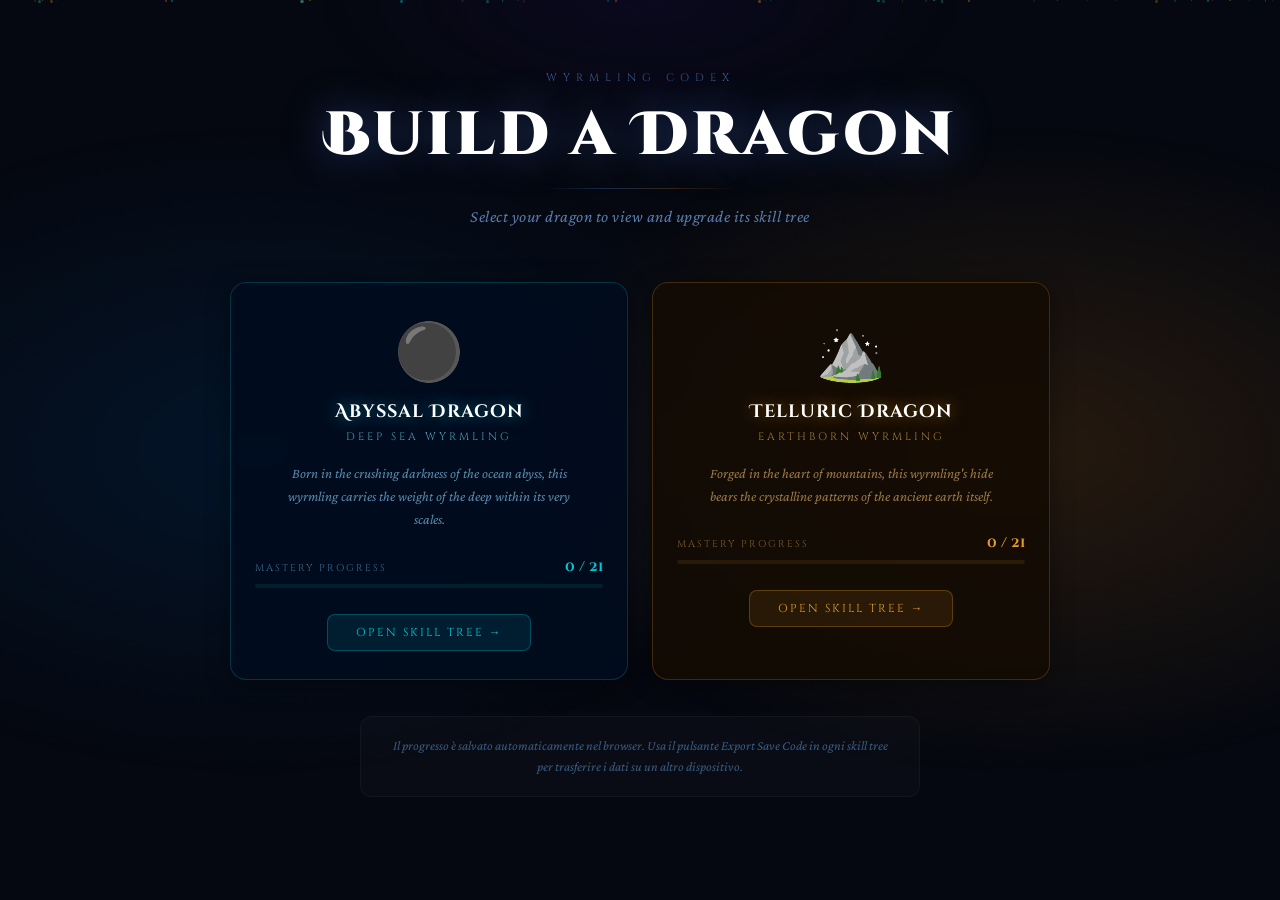
==== index.html @ e7e6a5bf "Initial Load" ====
<!DOCTYPE html>
<html lang="en">
<head>
<meta charset="UTF-8">
<meta name="viewport" content="width=device-width, initial-scale=1.0">
<title>Build a Dragon — Wyrmling Codex</title>
<link href="https://fonts.googleapis.com/css2?family=Cinzel+Decorative:wght@400;700;900&family=Cinzel:wght@400;600&family=Crimson+Pro:ital,wght@0,300;0,400;1,300&display=swap" rel="stylesheet">
<style>
  :root { --bg: #050810; }

  * { box-sizing: border-box; margin: 0; padding: 0; }

  body {
    background: var(--bg);
    color: #c8d8f0;
    font-family: 'Crimson Pro', Georgia, serif;
    min-height: 100vh;
    overflow-x: hidden;
    position: relative;
  }

  body::before {
    content: '';
    position: fixed; inset: 0;
    background:
      radial-gradient(ellipse 70% 60% at 20% 50%, rgba(0,50,100,0.3) 0%, transparent 60%),
      radial-gradient(ellipse 70% 60% at 80% 50%, rgba(140,80,10,0.25) 0%, transparent 60%),
      radial-gradient(ellipse 50% 30% at 50% 0%, rgba(20,10,50,0.4) 0%, transparent 50%);
    pointer-events: none;
    z-index: 0;
  }

  .particles { position: fixed; inset: 0; z-index: 0; pointer-events: none; overflow: hidden; }
  .particle {
    position: absolute;
    border-radius: 50%;
    animation: float linear infinite;
  }

  @keyframes float {
    0%   { transform: translateY(100vh) scale(0); opacity: 0; }
    10%  { opacity: 0.8; }
    90%  { opacity: 0.3; }
    100% { transform: translateY(-10px) scale(1); opacity: 0; }
  }

  .wrapper {
    position: relative;
    z-index: 1;
    max-width: 860px;
    margin: 0 auto;
    padding: 70px 20px 60px;
    display: flex;
    flex-direction: column;
    align-items: center;
    min-height: 100vh;
  }

  header { text-align: center; margin-bottom: 56px; }

  .site-eyebrow {
    font-family: 'Cinzel', serif;
    font-size: 0.68rem;
    letter-spacing: 6px;
    color: #3a5a8a;
    text-transform: uppercase;
    margin-bottom: 18px;
  }

  header h1 {
    font-family: 'Cinzel Decorative', serif;
    font-size: clamp(2rem, 6vw, 3.8rem);
    font-weight: 900;
    color: #fff;
    text-shadow: 0 0 40px rgba(100,150,255,0.35), 0 0 80px rgba(100,150,255,0.12);
    letter-spacing: 3px;
    line-height: 1.1;
    margin-bottom: 18px;
  }

  .divider {
    width: 200px;
    height: 1px;
    background: linear-gradient(to right, transparent, rgba(100,150,255,0.25), rgba(200,130,30,0.25), transparent);
    margin: 0 auto 18px;
  }

  header p {
    font-size: 1.05rem;
    color: #5a7aaa;
    font-style: italic;
    letter-spacing: 0.5px;
  }

  /* Dragon cards */
  .dragons {
    display: grid;
    grid-template-columns: 1fr 1fr;
    gap: 24px;
    width: 100%;
    margin-bottom: 36px;
  }

  .dragon-card {
    position: relative;
    border-radius: 16px;
    padding: 36px 24px 28px;
    text-decoration: none;
    transition: transform 0.35s ease, box-shadow 0.35s ease, border-color 0.35s ease;
    display: flex;
    flex-direction: column;
    align-items: center;
    overflow: hidden;
    backdrop-filter: blur(4px);
  }

  .dragon-card::after {
    content: '';
    position: absolute;
    inset: 0;
    border-radius: inherit;
    opacity: 0;
    transition: opacity 0.35s;
    pointer-events: none;
  }

  .dragon-card:hover { transform: translateY(-8px); }
  .dragon-card:hover::after { opacity: 1; }

  /* Abyssal */
  .card-abyssal {
    background: rgba(0,12,30,0.88);
    border: 1px solid rgba(0,200,215,0.22);
    box-shadow: 0 4px 24px rgba(0,0,0,0.4);
  }
  .card-abyssal::after {
    background: radial-gradient(ellipse 100% 60% at 50% 0%, rgba(0,200,215,0.07) 0%, transparent 70%);
  }
  .card-abyssal:hover {
    border-color: rgba(0,200,215,0.5);
    box-shadow: 0 0 40px rgba(0,200,215,0.18), 0 24px 48px rgba(0,0,0,0.5);
  }

  /* Telluric */
  .card-telluric {
    background: rgba(20,12,4,0.88);
    border: 1px solid rgba(232,156,31,0.22);
    box-shadow: 0 4px 24px rgba(0,0,0,0.4);
  }
  .card-telluric::after {
    background: radial-gradient(ellipse 100% 60% at 50% 0%, rgba(232,156,31,0.07) 0%, transparent 70%);
  }
  .card-telluric:hover {
    border-color: rgba(232,156,31,0.5);
    box-shadow: 0 0 40px rgba(232,156,31,0.18), 0 24px 48px rgba(0,0,0,0.5);
  }

  .dragon-emoji {
    font-size: 3.5rem;
    margin-bottom: 14px;
    position: relative;
    z-index: 1;
  }

  .dragon-name {
    font-family: 'Cinzel Decorative', serif;
    font-size: 1.15rem;
    font-weight: 700;
    color: #fff;
    letter-spacing: 1px;
    margin-bottom: 5px;
    position: relative;
    z-index: 1;
  }
  .card-abyssal .dragon-name { text-shadow: 0 0 16px rgba(0,200,215,0.6); }
  .card-telluric .dragon-name { text-shadow: 0 0 16px rgba(232,156,31,0.6); }

  .dragon-type {
    font-size: 0.68rem;
    font-family: 'Cinzel', serif;
    letter-spacing: 3px;
    text-transform: uppercase;
    margin-bottom: 18px;
    position: relative;
    z-index: 1;
  }
  .card-abyssal .dragon-type { color: #4a9ab0; }
  .card-telluric .dragon-type { color: #a07838; }

  .dragon-lore {
    font-size: 0.88rem;
    font-style: italic;
    line-height: 1.65;
    text-align: center;
    margin-bottom: 26px;
    position: relative;
    z-index: 1;
    max-width: 300px;
  }
  .card-abyssal .dragon-lore { color: #5a8aaa; }
  .card-telluric .dragon-lore { color: #9a7848; }

  /* Progress */
  .progress-section {
    width: 100%;
    margin-bottom: 26px;
    position: relative;
    z-index: 1;
  }

  .progress-header {
    display: flex;
    justify-content: space-between;
    align-items: baseline;
    margin-bottom: 8px;
  }

  .progress-label {
    font-family: 'Cinzel', serif;
    font-size: 0.62rem;
    letter-spacing: 2px;
    text-transform: uppercase;
  }
  .card-abyssal .progress-label { color: #3a6a8a; }
  .card-telluric .progress-label { color: #7a5a30; }

  .progress-count {
    font-family: 'Cinzel Decorative', serif;
    font-size: 0.85rem;
    font-weight: 700;
  }
  .card-abyssal .progress-count { color: #00c8d7; }
  .card-telluric .progress-count { color: #e89c1f; }

  .progress-bar-bg {
    height: 4px;
    border-radius: 2px;
    overflow: hidden;
  }
  .card-abyssal .progress-bar-bg { background: rgba(0,200,215,0.1); }
  .card-telluric .progress-bar-bg { background: rgba(232,156,31,0.1); }

  .progress-bar-fill {
    height: 100%;
    border-radius: 2px;
    transition: width 0.7s ease;
  }
  .card-abyssal .progress-bar-fill {
    background: linear-gradient(to right, #00c8d7, #80e8f0);
    box-shadow: 0 0 8px rgba(0,200,215,0.5);
  }
  .card-telluric .progress-bar-fill {
    background: linear-gradient(to right, #e89c1f, #f0c878);
    box-shadow: 0 0 8px rgba(232,156,31,0.5);
  }

  .open-btn {
    display: inline-flex;
    align-items: center;
    gap: 8px;
    font-family: 'Cinzel', serif;
    font-size: 0.72rem;
    letter-spacing: 2px;
    text-transform: uppercase;
    padding: 10px 28px;
    border-radius: 8px;
    cursor: pointer;
    transition: all 0.3s;
    text-decoration: none;
    position: relative;
    z-index: 1;
  }
  .card-abyssal .open-btn {
    background: rgba(0,200,215,0.1);
    color: #00c8d7;
    border: 1px solid rgba(0,200,215,0.28);
  }
  .card-abyssal:hover .open-btn {
    background: rgba(0,200,215,0.18);
    border-color: rgba(0,200,215,0.55);
    box-shadow: 0 0 14px rgba(0,200,215,0.25);
  }
  .card-telluric .open-btn {
    background: rgba(232,156,31,0.1);
    color: #e89c1f;
    border: 1px solid rgba(232,156,31,0.28);
  }
  .card-telluric:hover .open-btn {
    background: rgba(232,156,31,0.18);
    border-color: rgba(232,156,31,0.55);
    box-shadow: 0 0 14px rgba(232,156,31,0.25);
  }

  /* Info */
  .info-box {
    text-align: center;
    padding: 18px 28px;
    background: rgba(255,255,255,0.02);
    border: 1px solid rgba(255,255,255,0.04);
    border-radius: 12px;
    max-width: 560px;
    width: 100%;
  }
  .info-box p {
    font-size: 0.83rem;
    color: #3a5a80;
    font-style: italic;
    line-height: 1.65;
  }

  @media (max-width: 600px) {
    .dragons { grid-template-columns: 1fr; }
    header h1 { font-size: 2rem; }
    .wrapper { padding: 50px 16px 50px; }
  }
</style>
</head>
<body>

<div class="particles" id="particles"></div>

<div class="wrapper">
  <header>
    <div class="site-eyebrow">Wyrmling Codex</div>
    <h1>Build a Dragon</h1>
    <div class="divider"></div>
    <p>Select your dragon to view and upgrade its skill tree</p>
  </header>

  <div class="dragons">

    <a class="dragon-card card-abyssal" href="Abyssal_Skill_Tree.html">
      <div class="dragon-emoji">⚫</div>
      <div class="dragon-name">Abyssal Dragon</div>
      <div class="dragon-type">Deep Sea Wyrmling</div>
      <div class="dragon-lore">Born in the crushing darkness of the ocean abyss, this wyrmling carries the weight of the deep within its very scales.</div>
      <div class="progress-section">
        <div class="progress-header">
          <span class="progress-label">Mastery Progress</span>
          <span class="progress-count" id="abyssalCount">0 / 21</span>
        </div>
        <div class="progress-bar-bg">
          <div class="progress-bar-fill" id="abyssalBar" style="width:0%"></div>
        </div>
      </div>
      <span class="open-btn">Open Skill Tree →</span>
    </a>

    <a class="dragon-card card-telluric" href="Telluric_Skill_Tree.html">
      <div class="dragon-emoji">⛰️</div>
      <div class="dragon-name">Telluric Dragon</div>
      <div class="dragon-type">Earthborn Wyrmling</div>
      <div class="dragon-lore">Forged in the heart of mountains, this wyrmling's hide bears the crystalline patterns of the ancient earth itself.</div>
      <div class="progress-section">
        <div class="progress-header">
          <span class="progress-label">Mastery Progress</span>
          <span class="progress-count" id="telluricCount">0 / 21</span>
        </div>
        <div class="progress-bar-bg">
          <div class="progress-bar-fill" id="telluricBar" style="width:0%"></div>
        </div>
      </div>
      <span class="open-btn">Open Skill Tree →</span>
    </a>

  </div>

  <div class="info-box">
    <p>Il progresso è salvato automaticamente nel browser. Usa il pulsante <em>Export Save Code</em> in ogni skill tree per trasferire i dati su un altro dispositivo.</p>
  </div>
</div>

<script>
const TOTAL = 21;

function loadProgress(key, barId, countId) {
  try {
    const saved = localStorage.getItem(key);
    if (saved) {
      const count = JSON.parse(saved).length;
      document.getElementById(countId).textContent = count + ' / ' + TOTAL;
      document.getElementById(barId).style.width = (count / TOTAL * 100) + '%';
    }
  } catch(e) {}
}

loadProgress('dragon_abyssal', 'abyssalBar', 'abyssalCount');
loadProgress('dragon_telluric', 'telluricBar', 'telluricCount');

// Particles
(function() {
  const cont = document.getElementById('particles');
  for (let i = 0; i < 45; i++) {
    const p = document.createElement('div');
    p.className = 'particle';
    const s = Math.random() * 2.5 + 0.8;
    const isAbyssal = Math.random() < 0.5;
    const alpha = Math.random() * 0.35 + 0.08;
    const color = isAbyssal ? `rgba(0,200,215,${alpha})` : `rgba(232,156,31,${alpha})`;
    p.style.cssText = `
      width:${s}px; height:${s}px;
      left:${Math.random()*100}%;
      background:${color};
      animation-duration:${Math.random()*22+10}s;
      animation-delay:${Math.random()*22}s;
    `;
    cont.appendChild(p);
  }
})();
</script>
</body>
</html>
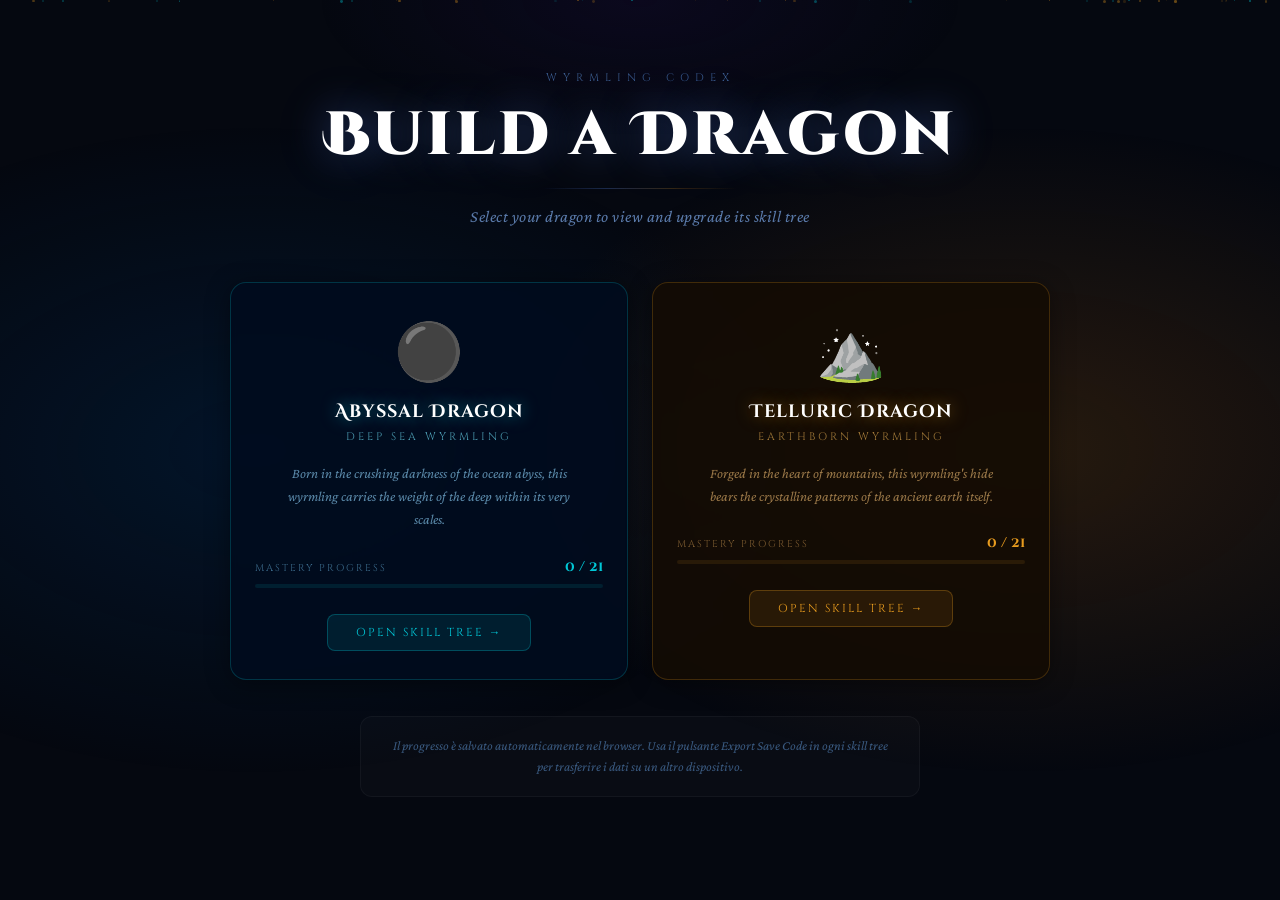
==== commit 9eb6f71c: "fix" ====
--- a/index.html
+++ b/index.html
@@ -112,6 +112,8 @@
     align-items: center;
     overflow: hidden;
     backdrop-filter: blur(4px);
+    touch-action: manipulation;
+    -webkit-tap-highlight-color: transparent;
   }
 
   .dragon-card::after {
@@ -309,9 +311,23 @@
   }
 
   @media (max-width: 600px) {
-    .dragons { grid-template-columns: 1fr; }
-    header h1 { font-size: 2rem; }
-    .wrapper { padding: 50px 16px 50px; }
+    .dragons { grid-template-columns: 1fr; gap: 16px; }
+    header h1 { font-size: 1.9rem; }
+    .wrapper { padding: 40px 16px 40px; }
+    header { margin-bottom: 36px; }
+    .dragon-card { padding: 28px 20px 22px; }
+    .dragon-lore { font-size: 0.85rem; margin-bottom: 20px; }
+    .open-btn { padding: 12px 28px; font-size: 0.7rem; }
+    .info-box { padding: 14px 18px; }
+    .info-box p { font-size: 0.82rem; }
+  }
+
+  @media (hover: none) {
+    .dragon-card:hover { transform: none; }
+    .card-abyssal:hover { border-color: rgba(0,200,215,0.22); box-shadow: 0 4px 24px rgba(0,0,0,0.4); }
+    .card-telluric:hover { border-color: rgba(232,156,31,0.22); box-shadow: 0 4px 24px rgba(0,0,0,0.4); }
+    .card-abyssal:hover::after, .card-telluric:hover::after { opacity: 0; }
+    .dragon-card:active { transform: scale(0.97); transition: transform 0.1s; }
   }
 </style>
 </head>
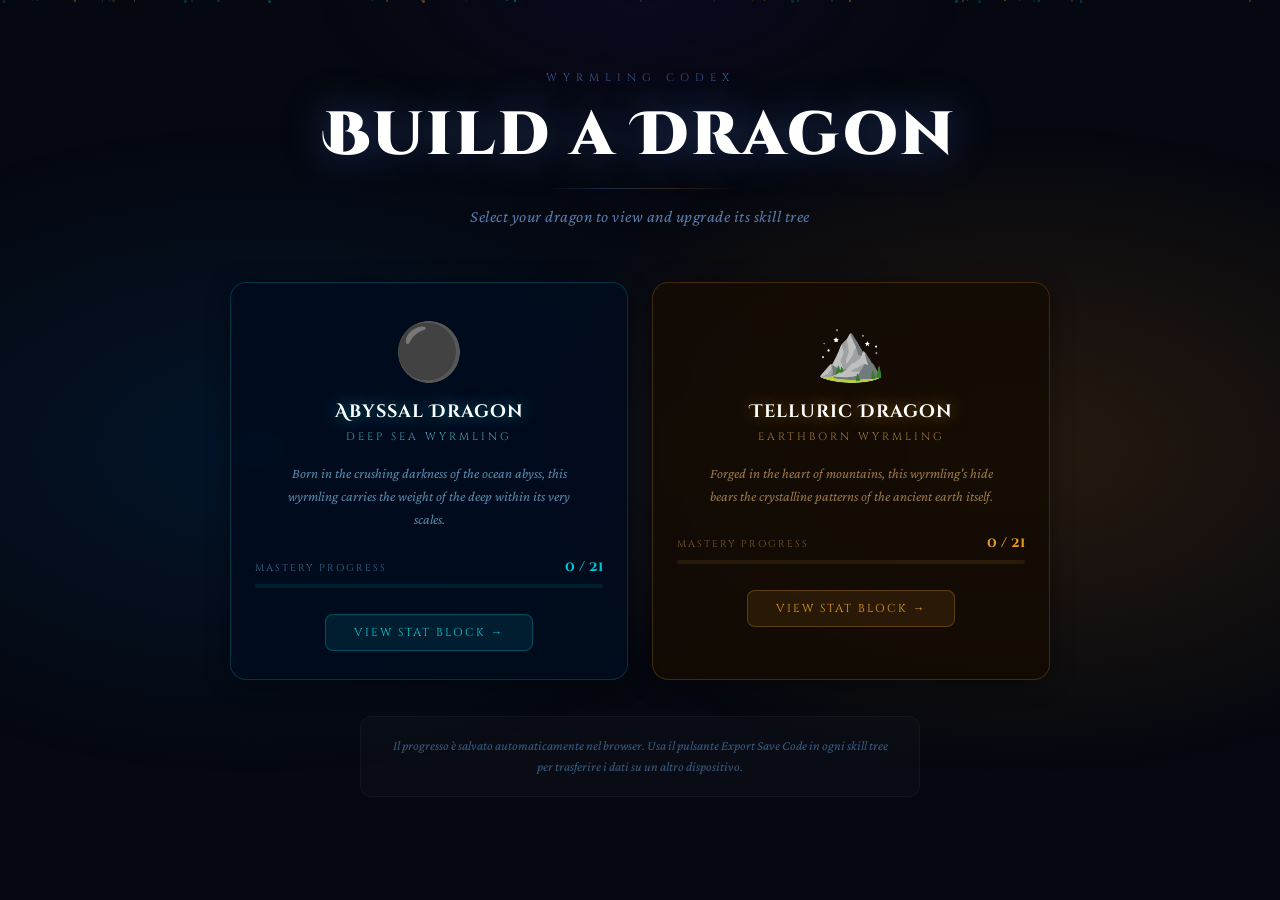
==== commit 6b409bdc: "New!" ====
--- a/index.html
+++ b/index.html
@@ -345,7 +345,7 @@
 
   <div class="dragons">
 
-    <a class="dragon-card card-abyssal" href="Abyssal_Skill_Tree.html">
+    <a class="dragon-card card-abyssal" href="Abyssal_Statblock.html">
       <div class="dragon-emoji">⚫</div>
       <div class="dragon-name">Abyssal Dragon</div>
       <div class="dragon-type">Deep Sea Wyrmling</div>
@@ -359,10 +359,10 @@
           <div class="progress-bar-fill" id="abyssalBar" style="width:0%"></div>
         </div>
       </div>
-      <span class="open-btn">Open Skill Tree →</span>
+      <span class="open-btn">View Stat Block →</span>
     </a>
 
-    <a class="dragon-card card-telluric" href="Telluric_Skill_Tree.html">
+    <a class="dragon-card card-telluric" href="Telluric_Statblock.html">
       <div class="dragon-emoji">⛰️</div>
       <div class="dragon-name">Telluric Dragon</div>
       <div class="dragon-type">Earthborn Wyrmling</div>
@@ -376,7 +376,7 @@
           <div class="progress-bar-fill" id="telluricBar" style="width:0%"></div>
         </div>
       </div>
-      <span class="open-btn">Open Skill Tree →</span>
+      <span class="open-btn">View Stat Block →</span>
     </a>
 
   </div>
@@ -400,8 +400,22 @@
   } catch(e) {}
 }
 
-loadProgress('dragon_abyssal', 'abyssalBar', 'abyssalCount');
-loadProgress('dragon_telluric', 'telluricBar', 'telluricCount');
+function refreshAll() {
+  loadProgress('dragon_villis', 'abyssalBar', 'abyssalCount');
+  loadProgress('dragon_telluric', 'telluricBar', 'telluricCount');
+}
+
+refreshAll();
+
+// Aggiorna quando si torna con il pulsante indietro (bfcache)
+window.addEventListener('pageshow', function(e) {
+  if (e.persisted) refreshAll();
+});
+
+// Aggiorna quando la tab ritorna in primo piano
+document.addEventListener('visibilitychange', function() {
+  if (document.visibilityState === 'visible') refreshAll();
+});
 
 // Particles
 (function() {
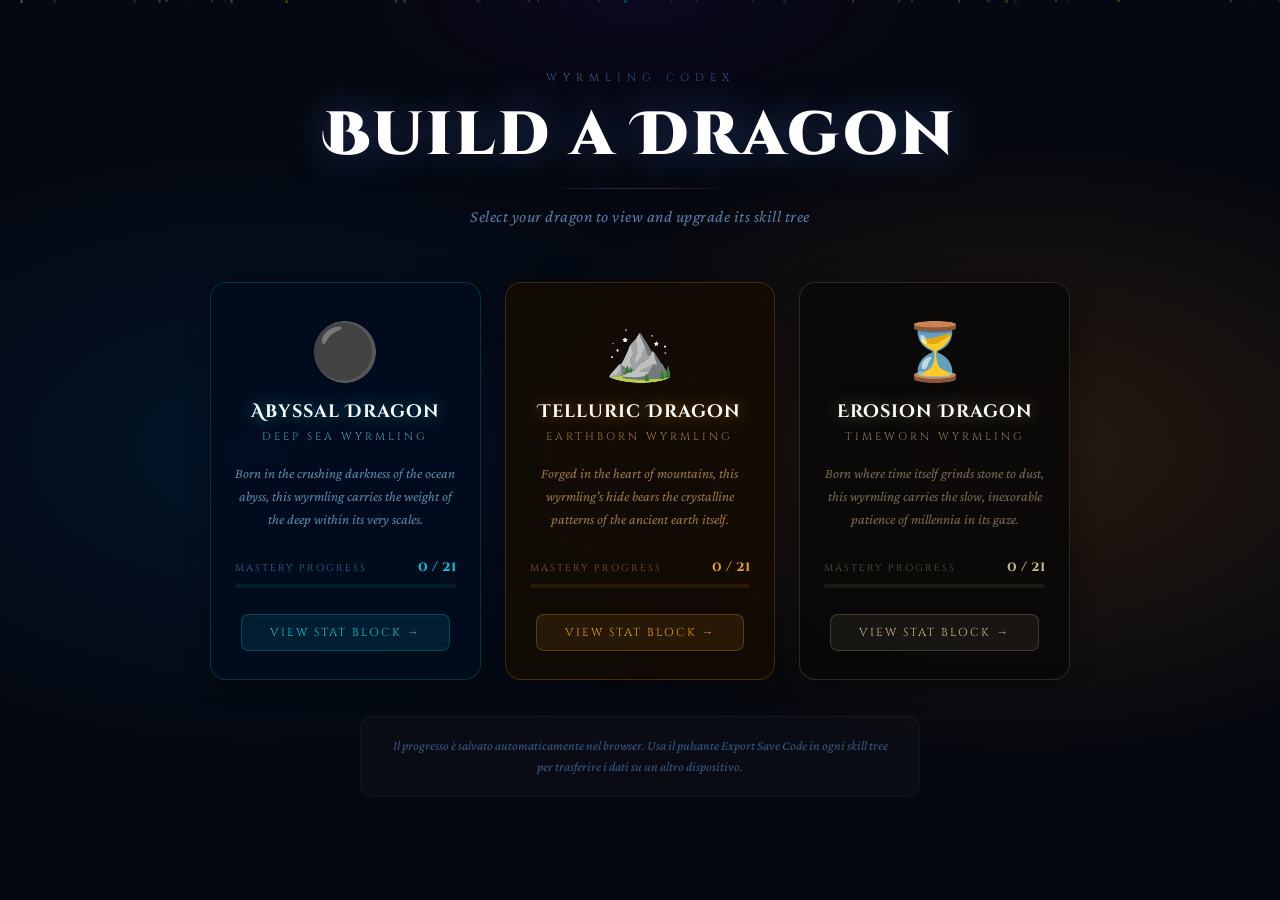
==== commit 613e5381: "add erosion" ====
--- a/index.html
+++ b/index.html
@@ -47,7 +47,7 @@
   .wrapper {
     position: relative;
     z-index: 1;
-    max-width: 860px;
+    max-width: 900px;
     margin: 0 auto;
     padding: 70px 20px 60px;
     display: flex;
@@ -95,7 +95,7 @@
   /* Dragon cards */
   .dragons {
     display: grid;
-    grid-template-columns: 1fr 1fr;
+    grid-template-columns: repeat(auto-fill, minmax(240px, 1fr));
     gap: 24px;
     width: 100%;
     margin-bottom: 36px;
@@ -157,6 +157,20 @@
     box-shadow: 0 0 40px rgba(232,156,31,0.18), 0 24px 48px rgba(0,0,0,0.5);
   }
 
+  /* Erosion */
+  .card-erosion {
+    background: rgba(10,9,8,0.88);
+    border: 1px solid rgba(200,184,144,0.18);
+    box-shadow: 0 4px 24px rgba(0,0,0,0.4);
+  }
+  .card-erosion::after {
+    background: radial-gradient(ellipse 100% 60% at 50% 0%, rgba(200,184,144,0.06) 0%, transparent 70%);
+  }
+  .card-erosion:hover {
+    border-color: rgba(200,184,144,0.46);
+    box-shadow: 0 0 40px rgba(200,184,144,0.14), 0 24px 48px rgba(0,0,0,0.5);
+  }
+
   .dragon-emoji {
     font-size: 3.5rem;
     margin-bottom: 14px;
@@ -176,6 +190,7 @@
   }
   .card-abyssal .dragon-name { text-shadow: 0 0 16px rgba(0,200,215,0.6); }
   .card-telluric .dragon-name { text-shadow: 0 0 16px rgba(232,156,31,0.6); }
+  .card-erosion  .dragon-name { text-shadow: 0 0 16px rgba(200,184,144,0.5); }
 
   .dragon-type {
     font-size: 0.68rem;
@@ -188,6 +203,7 @@
   }
   .card-abyssal .dragon-type { color: #4a9ab0; }
   .card-telluric .dragon-type { color: #a07838; }
+  .card-erosion  .dragon-type { color: #8a7860; }
 
   .dragon-lore {
     font-size: 0.88rem;
@@ -197,10 +213,11 @@
     margin-bottom: 26px;
     position: relative;
     z-index: 1;
-    max-width: 300px;
+    max-width: 100%;
   }
   .card-abyssal .dragon-lore { color: #5a8aaa; }
   .card-telluric .dragon-lore { color: #9a7848; }
+  .card-erosion  .dragon-lore { color: #7a6a52; }
 
   /* Progress */
   .progress-section {
@@ -225,6 +242,7 @@
   }
   .card-abyssal .progress-label { color: #3a6a8a; }
   .card-telluric .progress-label { color: #7a5a30; }
+  .card-erosion  .progress-label { color: #5a5040; }
 
   .progress-count {
     font-family: 'Cinzel Decorative', serif;
@@ -233,6 +251,7 @@
   }
   .card-abyssal .progress-count { color: #00c8d7; }
   .card-telluric .progress-count { color: #e89c1f; }
+  .card-erosion  .progress-count { color: #c8b890; }
 
   .progress-bar-bg {
     height: 4px;
@@ -241,6 +260,7 @@
   }
   .card-abyssal .progress-bar-bg { background: rgba(0,200,215,0.1); }
   .card-telluric .progress-bar-bg { background: rgba(232,156,31,0.1); }
+  .card-erosion  .progress-bar-bg { background: rgba(200,184,144,0.1); }
 
   .progress-bar-fill {
     height: 100%;
@@ -254,6 +274,10 @@
   .card-telluric .progress-bar-fill {
     background: linear-gradient(to right, #e89c1f, #f0c878);
     box-shadow: 0 0 8px rgba(232,156,31,0.5);
+  }
+  .card-erosion .progress-bar-fill {
+    background: linear-gradient(to right, #c8b890, #dcd0b8);
+    box-shadow: 0 0 8px rgba(200,184,144,0.4);
   }
 
   .open-btn {
@@ -292,6 +316,16 @@
     border-color: rgba(232,156,31,0.55);
     box-shadow: 0 0 14px rgba(232,156,31,0.25);
   }
+  .card-erosion .open-btn {
+    background: rgba(200,184,144,0.08);
+    color: #c8b890;
+    border: 1px solid rgba(200,184,144,0.24);
+  }
+  .card-erosion:hover .open-btn {
+    background: rgba(200,184,144,0.16);
+    border-color: rgba(200,184,144,0.5);
+    box-shadow: 0 0 14px rgba(200,184,144,0.2);
+  }
 
   /* Info */
   .info-box {
@@ -326,7 +360,8 @@
     .dragon-card:hover { transform: none; }
     .card-abyssal:hover { border-color: rgba(0,200,215,0.22); box-shadow: 0 4px 24px rgba(0,0,0,0.4); }
     .card-telluric:hover { border-color: rgba(232,156,31,0.22); box-shadow: 0 4px 24px rgba(0,0,0,0.4); }
-    .card-abyssal:hover::after, .card-telluric:hover::after { opacity: 0; }
+    .card-erosion:hover  { border-color: rgba(200,184,144,0.18); box-shadow: 0 4px 24px rgba(0,0,0,0.4); }
+    .card-abyssal:hover::after, .card-telluric:hover::after, .card-erosion:hover::after { opacity: 0; }
     .dragon-card:active { transform: scale(0.97); transition: transform 0.1s; }
   }
 </style>
@@ -374,6 +409,23 @@
         </div>
         <div class="progress-bar-bg">
           <div class="progress-bar-fill" id="telluricBar" style="width:0%"></div>
+        </div>
+      </div>
+      <span class="open-btn">View Stat Block →</span>
+    </a>
+
+    <a class="dragon-card card-erosion" href="Erosion_Statblock.html">
+      <div class="dragon-emoji">⏳</div>
+      <div class="dragon-name">Erosion Dragon</div>
+      <div class="dragon-type">Timeworn Wyrmling</div>
+      <div class="dragon-lore">Born where time itself grinds stone to dust, this wyrmling carries the slow, inexorable patience of millennia in its gaze.</div>
+      <div class="progress-section">
+        <div class="progress-header">
+          <span class="progress-label">Mastery Progress</span>
+          <span class="progress-count" id="erosionCount">0 / 21</span>
+        </div>
+        <div class="progress-bar-bg">
+          <div class="progress-bar-fill" id="erosionBar" style="width:0%"></div>
         </div>
       </div>
       <span class="open-btn">View Stat Block →</span>
@@ -401,18 +453,17 @@
 }
 
 function refreshAll() {
-  loadProgress('dragon_villis', 'abyssalBar', 'abyssalCount');
+  loadProgress('dragon_villis',   'abyssalBar', 'abyssalCount');
   loadProgress('dragon_telluric', 'telluricBar', 'telluricCount');
+  loadProgress('dragon_erosion',  'erosionBar',  'erosionCount');
 }
 
 refreshAll();
 
-// Aggiorna quando si torna con il pulsante indietro (bfcache)
 window.addEventListener('pageshow', function(e) {
   if (e.persisted) refreshAll();
 });
 
-// Aggiorna quando la tab ritorna in primo piano
 document.addEventListener('visibilitychange', function() {
   if (document.visibilityState === 'visible') refreshAll();
 });
@@ -420,13 +471,17 @@
 // Particles
 (function() {
   const cont = document.getElementById('particles');
-  for (let i = 0; i < 45; i++) {
+  const palette = [
+    (a) => `rgba(0,200,215,${a})`,
+    (a) => `rgba(232,156,31,${a})`,
+    (a) => `rgba(200,184,144,${a})`,
+  ];
+  for (let i = 0; i < 48; i++) {
     const p = document.createElement('div');
     p.className = 'particle';
     const s = Math.random() * 2.5 + 0.8;
-    const isAbyssal = Math.random() < 0.5;
-    const alpha = Math.random() * 0.35 + 0.08;
-    const color = isAbyssal ? `rgba(0,200,215,${alpha})` : `rgba(232,156,31,${alpha})`;
+    const alpha = Math.random() * 0.32 + 0.07;
+    const color = palette[Math.floor(Math.random() * palette.length)](alpha);
     p.style.cssText = `
       width:${s}px; height:${s}px;
       left:${Math.random()*100}%;
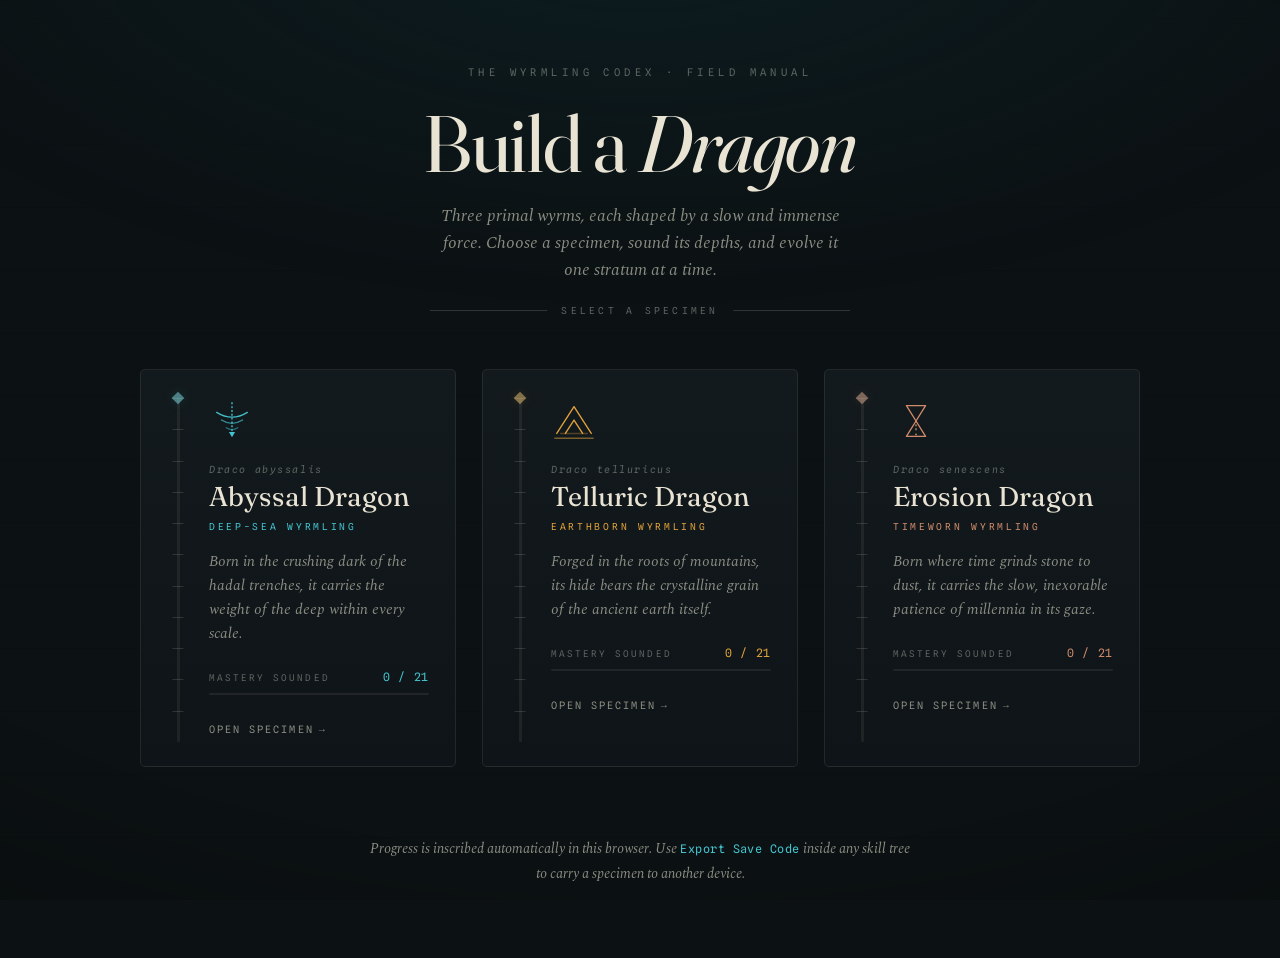
==== commit cf0bf8bf: "Overhaul Frontedn and save data" ====
--- a/index.html
+++ b/index.html
@@ -3,495 +3,146 @@
 <head>
 <meta charset="UTF-8">
 <meta name="viewport" content="width=device-width, initial-scale=1.0">
-<title>Build a Dragon — Wyrmling Codex</title>
-<link href="https://fonts.googleapis.com/css2?family=Cinzel+Decorative:wght@400;700;900&family=Cinzel:wght@400;600&family=Crimson+Pro:ital,wght@0,300;0,400;1,300&display=swap" rel="stylesheet">
-<style>
-  :root { --bg: #050810; }
+<title>The Wyrmling Codex — Build a Dragon</title>
+<link rel="preconnect" href="https://fonts.googleapis.com">
+<link rel="preconnect" href="https://fonts.gstatic.com" crossorigin>
+<link href="https://fonts.googleapis.com/css2?family=Fraunces:ital,opsz,wght@0,9..144,400;0,9..144,600;1,9..144,400&family=Spectral:ital,wght@0,300;0,400;0,600;1,400&family=Spline+Sans+Mono:wght@400;500&display=swap" rel="stylesheet">
+<link rel="stylesheet" href="codex.css">
+</head>
+<body data-dragon="abyssal" data-page="codex">
 
-  * { box-sizing: border-box; margin: 0; padding: 0; }
+<main class="shell">
 
-  body {
-    background: var(--bg);
-    color: #c8d8f0;
-    font-family: 'Crimson Pro', Georgia, serif;
-    min-height: 100vh;
-    overflow-x: hidden;
-    position: relative;
-  }
-
-  body::before {
-    content: '';
-    position: fixed; inset: 0;
-    background:
-      radial-gradient(ellipse 70% 60% at 20% 50%, rgba(0,50,100,0.3) 0%, transparent 60%),
-      radial-gradient(ellipse 70% 60% at 80% 50%, rgba(140,80,10,0.25) 0%, transparent 60%),
-      radial-gradient(ellipse 50% 30% at 50% 0%, rgba(20,10,50,0.4) 0%, transparent 50%);
-    pointer-events: none;
-    z-index: 0;
-  }
-
-  .particles { position: fixed; inset: 0; z-index: 0; pointer-events: none; overflow: hidden; }
-  .particle {
-    position: absolute;
-    border-radius: 50%;
-    animation: float linear infinite;
-  }
-
-  @keyframes float {
-    0%   { transform: translateY(100vh) scale(0); opacity: 0; }
-    10%  { opacity: 0.8; }
-    90%  { opacity: 0.3; }
-    100% { transform: translateY(-10px) scale(1); opacity: 0; }
-  }
-
-  .wrapper {
-    position: relative;
-    z-index: 1;
-    max-width: 900px;
-    margin: 0 auto;
-    padding: 70px 20px 60px;
-    display: flex;
-    flex-direction: column;
-    align-items: center;
-    min-height: 100vh;
-  }
-
-  header { text-align: center; margin-bottom: 56px; }
-
-  .site-eyebrow {
-    font-family: 'Cinzel', serif;
-    font-size: 0.68rem;
-    letter-spacing: 6px;
-    color: #3a5a8a;
-    text-transform: uppercase;
-    margin-bottom: 18px;
-  }
-
-  header h1 {
-    font-family: 'Cinzel Decorative', serif;
-    font-size: clamp(2rem, 6vw, 3.8rem);
-    font-weight: 900;
-    color: #fff;
-    text-shadow: 0 0 40px rgba(100,150,255,0.35), 0 0 80px rgba(100,150,255,0.12);
-    letter-spacing: 3px;
-    line-height: 1.1;
-    margin-bottom: 18px;
-  }
-
-  .divider {
-    width: 200px;
-    height: 1px;
-    background: linear-gradient(to right, transparent, rgba(100,150,255,0.25), rgba(200,130,30,0.25), transparent);
-    margin: 0 auto 18px;
-  }
-
-  header p {
-    font-size: 1.05rem;
-    color: #5a7aaa;
-    font-style: italic;
-    letter-spacing: 0.5px;
-  }
-
-  /* Dragon cards */
-  .dragons {
-    display: grid;
-    grid-template-columns: repeat(auto-fill, minmax(240px, 1fr));
-    gap: 24px;
-    width: 100%;
-    margin-bottom: 36px;
-  }
-
-  .dragon-card {
-    position: relative;
-    border-radius: 16px;
-    padding: 36px 24px 28px;
-    text-decoration: none;
-    transition: transform 0.35s ease, box-shadow 0.35s ease, border-color 0.35s ease;
-    display: flex;
-    flex-direction: column;
-    align-items: center;
-    overflow: hidden;
-    backdrop-filter: blur(4px);
-    touch-action: manipulation;
-    -webkit-tap-highlight-color: transparent;
-  }
-
-  .dragon-card::after {
-    content: '';
-    position: absolute;
-    inset: 0;
-    border-radius: inherit;
-    opacity: 0;
-    transition: opacity 0.35s;
-    pointer-events: none;
-  }
-
-  .dragon-card:hover { transform: translateY(-8px); }
-  .dragon-card:hover::after { opacity: 1; }
-
-  /* Abyssal */
-  .card-abyssal {
-    background: rgba(0,12,30,0.88);
-    border: 1px solid rgba(0,200,215,0.22);
-    box-shadow: 0 4px 24px rgba(0,0,0,0.4);
-  }
-  .card-abyssal::after {
-    background: radial-gradient(ellipse 100% 60% at 50% 0%, rgba(0,200,215,0.07) 0%, transparent 70%);
-  }
-  .card-abyssal:hover {
-    border-color: rgba(0,200,215,0.5);
-    box-shadow: 0 0 40px rgba(0,200,215,0.18), 0 24px 48px rgba(0,0,0,0.5);
-  }
-
-  /* Telluric */
-  .card-telluric {
-    background: rgba(20,12,4,0.88);
-    border: 1px solid rgba(232,156,31,0.22);
-    box-shadow: 0 4px 24px rgba(0,0,0,0.4);
-  }
-  .card-telluric::after {
-    background: radial-gradient(ellipse 100% 60% at 50% 0%, rgba(232,156,31,0.07) 0%, transparent 70%);
-  }
-  .card-telluric:hover {
-    border-color: rgba(232,156,31,0.5);
-    box-shadow: 0 0 40px rgba(232,156,31,0.18), 0 24px 48px rgba(0,0,0,0.5);
-  }
-
-  /* Erosion */
-  .card-erosion {
-    background: rgba(10,9,8,0.88);
-    border: 1px solid rgba(200,184,144,0.18);
-    box-shadow: 0 4px 24px rgba(0,0,0,0.4);
-  }
-  .card-erosion::after {
-    background: radial-gradient(ellipse 100% 60% at 50% 0%, rgba(200,184,144,0.06) 0%, transparent 70%);
-  }
-  .card-erosion:hover {
-    border-color: rgba(200,184,144,0.46);
-    box-shadow: 0 0 40px rgba(200,184,144,0.14), 0 24px 48px rgba(0,0,0,0.5);
-  }
-
-  .dragon-emoji {
-    font-size: 3.5rem;
-    margin-bottom: 14px;
-    position: relative;
-    z-index: 1;
-  }
-
-  .dragon-name {
-    font-family: 'Cinzel Decorative', serif;
-    font-size: 1.15rem;
-    font-weight: 700;
-    color: #fff;
-    letter-spacing: 1px;
-    margin-bottom: 5px;
-    position: relative;
-    z-index: 1;
-  }
-  .card-abyssal .dragon-name { text-shadow: 0 0 16px rgba(0,200,215,0.6); }
-  .card-telluric .dragon-name { text-shadow: 0 0 16px rgba(232,156,31,0.6); }
-  .card-erosion  .dragon-name { text-shadow: 0 0 16px rgba(200,184,144,0.5); }
-
-  .dragon-type {
-    font-size: 0.68rem;
-    font-family: 'Cinzel', serif;
-    letter-spacing: 3px;
-    text-transform: uppercase;
-    margin-bottom: 18px;
-    position: relative;
-    z-index: 1;
-  }
-  .card-abyssal .dragon-type { color: #4a9ab0; }
-  .card-telluric .dragon-type { color: #a07838; }
-  .card-erosion  .dragon-type { color: #8a7860; }
-
-  .dragon-lore {
-    font-size: 0.88rem;
-    font-style: italic;
-    line-height: 1.65;
-    text-align: center;
-    margin-bottom: 26px;
-    position: relative;
-    z-index: 1;
-    max-width: 100%;
-  }
-  .card-abyssal .dragon-lore { color: #5a8aaa; }
-  .card-telluric .dragon-lore { color: #9a7848; }
-  .card-erosion  .dragon-lore { color: #7a6a52; }
-
-  /* Progress */
-  .progress-section {
-    width: 100%;
-    margin-bottom: 26px;
-    position: relative;
-    z-index: 1;
-  }
-
-  .progress-header {
-    display: flex;
-    justify-content: space-between;
-    align-items: baseline;
-    margin-bottom: 8px;
-  }
-
-  .progress-label {
-    font-family: 'Cinzel', serif;
-    font-size: 0.62rem;
-    letter-spacing: 2px;
-    text-transform: uppercase;
-  }
-  .card-abyssal .progress-label { color: #3a6a8a; }
-  .card-telluric .progress-label { color: #7a5a30; }
-  .card-erosion  .progress-label { color: #5a5040; }
-
-  .progress-count {
-    font-family: 'Cinzel Decorative', serif;
-    font-size: 0.85rem;
-    font-weight: 700;
-  }
-  .card-abyssal .progress-count { color: #00c8d7; }
-  .card-telluric .progress-count { color: #e89c1f; }
-  .card-erosion  .progress-count { color: #c8b890; }
-
-  .progress-bar-bg {
-    height: 4px;
-    border-radius: 2px;
-    overflow: hidden;
-  }
-  .card-abyssal .progress-bar-bg { background: rgba(0,200,215,0.1); }
-  .card-telluric .progress-bar-bg { background: rgba(232,156,31,0.1); }
-  .card-erosion  .progress-bar-bg { background: rgba(200,184,144,0.1); }
-
-  .progress-bar-fill {
-    height: 100%;
-    border-radius: 2px;
-    transition: width 0.7s ease;
-  }
-  .card-abyssal .progress-bar-fill {
-    background: linear-gradient(to right, #00c8d7, #80e8f0);
-    box-shadow: 0 0 8px rgba(0,200,215,0.5);
-  }
-  .card-telluric .progress-bar-fill {
-    background: linear-gradient(to right, #e89c1f, #f0c878);
-    box-shadow: 0 0 8px rgba(232,156,31,0.5);
-  }
-  .card-erosion .progress-bar-fill {
-    background: linear-gradient(to right, #c8b890, #dcd0b8);
-    box-shadow: 0 0 8px rgba(200,184,144,0.4);
-  }
-
-  .open-btn {
-    display: inline-flex;
-    align-items: center;
-    gap: 8px;
-    font-family: 'Cinzel', serif;
-    font-size: 0.72rem;
-    letter-spacing: 2px;
-    text-transform: uppercase;
-    padding: 10px 28px;
-    border-radius: 8px;
-    cursor: pointer;
-    transition: all 0.3s;
-    text-decoration: none;
-    position: relative;
-    z-index: 1;
-  }
-  .card-abyssal .open-btn {
-    background: rgba(0,200,215,0.1);
-    color: #00c8d7;
-    border: 1px solid rgba(0,200,215,0.28);
-  }
-  .card-abyssal:hover .open-btn {
-    background: rgba(0,200,215,0.18);
-    border-color: rgba(0,200,215,0.55);
-    box-shadow: 0 0 14px rgba(0,200,215,0.25);
-  }
-  .card-telluric .open-btn {
-    background: rgba(232,156,31,0.1);
-    color: #e89c1f;
-    border: 1px solid rgba(232,156,31,0.28);
-  }
-  .card-telluric:hover .open-btn {
-    background: rgba(232,156,31,0.18);
-    border-color: rgba(232,156,31,0.55);
-    box-shadow: 0 0 14px rgba(232,156,31,0.25);
-  }
-  .card-erosion .open-btn {
-    background: rgba(200,184,144,0.08);
-    color: #c8b890;
-    border: 1px solid rgba(200,184,144,0.24);
-  }
-  .card-erosion:hover .open-btn {
-    background: rgba(200,184,144,0.16);
-    border-color: rgba(200,184,144,0.5);
-    box-shadow: 0 0 14px rgba(200,184,144,0.2);
-  }
-
-  /* Info */
-  .info-box {
-    text-align: center;
-    padding: 18px 28px;
-    background: rgba(255,255,255,0.02);
-    border: 1px solid rgba(255,255,255,0.04);
-    border-radius: 12px;
-    max-width: 560px;
-    width: 100%;
-  }
-  .info-box p {
-    font-size: 0.83rem;
-    color: #3a5a80;
-    font-style: italic;
-    line-height: 1.65;
-  }
-
-  @media (max-width: 600px) {
-    .dragons { grid-template-columns: 1fr; gap: 16px; }
-    header h1 { font-size: 1.9rem; }
-    .wrapper { padding: 40px 16px 40px; }
-    header { margin-bottom: 36px; }
-    .dragon-card { padding: 28px 20px 22px; }
-    .dragon-lore { font-size: 0.85rem; margin-bottom: 20px; }
-    .open-btn { padding: 12px 28px; font-size: 0.7rem; }
-    .info-box { padding: 14px 18px; }
-    .info-box p { font-size: 0.82rem; }
-  }
-
-  @media (hover: none) {
-    .dragon-card:hover { transform: none; }
-    .card-abyssal:hover { border-color: rgba(0,200,215,0.22); box-shadow: 0 4px 24px rgba(0,0,0,0.4); }
-    .card-telluric:hover { border-color: rgba(232,156,31,0.22); box-shadow: 0 4px 24px rgba(0,0,0,0.4); }
-    .card-erosion:hover  { border-color: rgba(200,184,144,0.18); box-shadow: 0 4px 24px rgba(0,0,0,0.4); }
-    .card-abyssal:hover::after, .card-telluric:hover::after, .card-erosion:hover::after { opacity: 0; }
-    .dragon-card:active { transform: scale(0.97); transition: transform 0.1s; }
-  }
-</style>
-</head>
-<body>
-
-<div class="particles" id="particles"></div>
-
-<div class="wrapper">
-  <header>
-    <div class="site-eyebrow">Wyrmling Codex</div>
-    <h1>Build a Dragon</h1>
-    <div class="divider"></div>
-    <p>Select your dragon to view and upgrade its skill tree</p>
+  <header class="masthead">
+    <div class="eyebrow reveal r1">The Wyrmling Codex · Field Manual</div>
+    <h1 class="reveal r2">Build a <em>Dragon</em></h1>
+    <p class="lede reveal r3">Three primal wyrms, each shaped by a slow and immense force. Choose a specimen, sound its depths, and evolve it one stratum at a time.</p>
+    <div class="rule rule--load" style="max-width:420px;margin:0 auto;">
+      <span class="rule-token">Select a Specimen</span>
+    </div>
   </header>
 
-  <div class="dragons">
+  <section class="specimens" aria-label="Dragon specimens">
 
-    <a class="dragon-card card-abyssal" href="Abyssal_Statblock.html">
-      <div class="dragon-emoji">⚫</div>
-      <div class="dragon-name">Abyssal Dragon</div>
-      <div class="dragon-type">Deep Sea Wyrmling</div>
-      <div class="dragon-lore">Born in the crushing darkness of the ocean abyss, this wyrmling carries the weight of the deep within its very scales.</div>
-      <div class="progress-section">
-        <div class="progress-header">
-          <span class="progress-label">Mastery Progress</span>
-          <span class="progress-count" id="abyssalCount">0 / 21</span>
+    <!-- ABYSSAL -->
+    <a class="specimen reveal r3" href="Abyssal_Statblock.html" data-dragon="abyssal" style="--accent:#43c4cf;--accent-2:#86e4ea;--accent-tint:rgba(67,196,207,0.12);--accent-line:rgba(67,196,207,0.34);--accent-glow:rgba(67,196,207,0.30);">
+      <div class="gauge" data-key="dragon_villis" data-p="0"><div class="gauge-fill"></div><div class="gauge-bob"></div></div>
+      <div class="spec-body">
+        <span class="spec-sigil" aria-hidden="true">
+          <svg viewBox="0 0 48 48" fill="none" stroke="currentColor" stroke-width="1.4" stroke-linecap="round">
+            <path d="M8 15 Q24 25 40 15" opacity=".95"/>
+            <path d="M13 23 Q24 30 35 23" opacity=".7"/>
+            <path d="M18 31 Q24 35 30 31" opacity=".5"/>
+            <line x1="24" y1="5" x2="24" y2="39" stroke-dasharray="1 3"/>
+            <path d="M24 41 l-3.2 -5.5 h6.4 z" fill="currentColor" stroke="none"/>
+          </svg>
+        </span>
+        <div class="spec-binom">Draco abyssalis</div>
+        <div class="spec-name">Abyssal Dragon</div>
+        <div class="spec-class">Deep-Sea Wyrmling</div>
+        <p class="spec-lore">Born in the crushing dark of the hadal trenches, it carries the weight of the deep within every scale.</p>
+        <div class="spec-meter">
+          <div class="spec-meter-top">
+            <span class="spec-meter-label">Mastery Sounded</span>
+            <span class="spec-meter-val" data-count>0 / 21</span>
+          </div>
+          <div class="spec-track"><div class="spec-track-fill" data-bar></div></div>
         </div>
-        <div class="progress-bar-bg">
-          <div class="progress-bar-fill" id="abyssalBar" style="width:0%"></div>
-        </div>
+        <span class="spec-open">Open Specimen <span class="arrow">→</span></span>
       </div>
-      <span class="open-btn">View Stat Block →</span>
     </a>
 
-    <a class="dragon-card card-telluric" href="Telluric_Statblock.html">
-      <div class="dragon-emoji">⛰️</div>
-      <div class="dragon-name">Telluric Dragon</div>
-      <div class="dragon-type">Earthborn Wyrmling</div>
-      <div class="dragon-lore">Forged in the heart of mountains, this wyrmling's hide bears the crystalline patterns of the ancient earth itself.</div>
-      <div class="progress-section">
-        <div class="progress-header">
-          <span class="progress-label">Mastery Progress</span>
-          <span class="progress-count" id="telluricCount">0 / 21</span>
+    <!-- TELLURIC -->
+    <a class="specimen reveal r4" href="Telluric_Statblock.html" data-dragon="telluric" style="--accent:#e0a13a;--accent-2:#f2c877;--accent-tint:rgba(224,161,58,0.12);--accent-line:rgba(224,161,58,0.34);--accent-glow:rgba(224,161,58,0.28);">
+      <div class="gauge" data-key="dragon_telluric" data-p="0"><div class="gauge-fill"></div><div class="gauge-bob"></div></div>
+      <div class="spec-body">
+        <span class="spec-sigil" aria-hidden="true">
+          <svg viewBox="0 0 48 48" fill="none" stroke="currentColor" stroke-width="1.4" stroke-linejoin="round" stroke-linecap="round">
+            <path d="M6 37 L24 9 L42 37"/>
+            <path d="M15 37 L24 23 L33 37"/>
+            <line x1="4" y1="42" x2="44" y2="42" opacity=".5"/>
+            <line x1="10" y1="37" x2="38" y2="37" opacity=".3"/>
+          </svg>
+        </span>
+        <div class="spec-binom">Draco telluricus</div>
+        <div class="spec-name">Telluric Dragon</div>
+        <div class="spec-class">Earthborn Wyrmling</div>
+        <p class="spec-lore">Forged in the roots of mountains, its hide bears the crystalline grain of the ancient earth itself.</p>
+        <div class="spec-meter">
+          <div class="spec-meter-top">
+            <span class="spec-meter-label">Mastery Sounded</span>
+            <span class="spec-meter-val" data-count>0 / 21</span>
+          </div>
+          <div class="spec-track"><div class="spec-track-fill" data-bar></div></div>
         </div>
-        <div class="progress-bar-bg">
-          <div class="progress-bar-fill" id="telluricBar" style="width:0%"></div>
-        </div>
+        <span class="spec-open">Open Specimen <span class="arrow">→</span></span>
       </div>
-      <span class="open-btn">View Stat Block →</span>
     </a>
 
-    <a class="dragon-card card-erosion" href="Erosion_Statblock.html">
-      <div class="dragon-emoji">⏳</div>
-      <div class="dragon-name">Erosion Dragon</div>
-      <div class="dragon-type">Timeworn Wyrmling</div>
-      <div class="dragon-lore">Born where time itself grinds stone to dust, this wyrmling carries the slow, inexorable patience of millennia in its gaze.</div>
-      <div class="progress-section">
-        <div class="progress-header">
-          <span class="progress-label">Mastery Progress</span>
-          <span class="progress-count" id="erosionCount">0 / 21</span>
+    <!-- EROSION -->
+    <a class="specimen reveal r5" href="Erosion_Statblock.html" data-dragon="erosion" style="--accent:#cf8a6b;--accent-2:#e6b195;--accent-tint:rgba(207,138,107,0.13);--accent-line:rgba(207,138,107,0.34);--accent-glow:rgba(207,138,107,0.28);">
+      <div class="gauge" data-key="dragon_erosion" data-p="0"><div class="gauge-fill"></div><div class="gauge-bob"></div></div>
+      <div class="spec-body">
+        <span class="spec-sigil" aria-hidden="true">
+          <svg viewBox="0 0 48 48" fill="none" stroke="currentColor" stroke-width="1.4" stroke-linejoin="round" stroke-linecap="round">
+            <path d="M14 8 H34 L24 24 L34 40 H14 L24 24 Z"/>
+            <line x1="24" y1="24" x2="24" y2="34" stroke-dasharray="1 3"/>
+            <circle cx="24" cy="38" r="0.9" fill="currentColor" stroke="none"/>
+          </svg>
+        </span>
+        <div class="spec-binom">Draco senescens</div>
+        <div class="spec-name">Erosion Dragon</div>
+        <div class="spec-class">Timeworn Wyrmling</div>
+        <p class="spec-lore">Born where time grinds stone to dust, it carries the slow, inexorable patience of millennia in its gaze.</p>
+        <div class="spec-meter">
+          <div class="spec-meter-top">
+            <span class="spec-meter-label">Mastery Sounded</span>
+            <span class="spec-meter-val" data-count>0 / 21</span>
+          </div>
+          <div class="spec-track"><div class="spec-track-fill" data-bar></div></div>
         </div>
-        <div class="progress-bar-bg">
-          <div class="progress-bar-fill" id="erosionBar" style="width:0%"></div>
-        </div>
+        <span class="spec-open">Open Specimen <span class="arrow">→</span></span>
       </div>
-      <span class="open-btn">View Stat Block →</span>
     </a>
 
-  </div>
+  </section>
 
-  <div class="info-box">
-    <p>Il progresso è salvato automaticamente nel browser. Usa il pulsante <em>Export Save Code</em> in ogni skill tree per trasferire i dati su un altro dispositivo.</p>
-  </div>
-</div>
+  <footer class="colophon reveal r5">
+    <p>Progress is inscribed automatically in this browser. Use <em>Export Save Code</em> inside any skill tree to carry a specimen to another device.</p>
+  </footer>
+
+</main>
 
 <script>
 const TOTAL = 21;
 
-function loadProgress(key, barId, countId) {
+function readCount(key) {
   try {
     const saved = localStorage.getItem(key);
-    if (saved) {
-      const count = JSON.parse(saved).length;
-      document.getElementById(countId).textContent = count + ' / ' + TOTAL;
-      document.getElementById(barId).style.width = (count / TOTAL * 100) + '%';
-    }
-  } catch(e) {}
+    if (!saved) return 0;
+    const arr = JSON.parse(saved);
+    return Array.isArray(arr) ? arr.length : 0;
+  } catch (e) { return 0; }
 }
 
 function refreshAll() {
-  loadProgress('dragon_villis',   'abyssalBar', 'abyssalCount');
-  loadProgress('dragon_telluric', 'telluricBar', 'telluricCount');
-  loadProgress('dragon_erosion',  'erosionBar',  'erosionCount');
+  document.querySelectorAll('.specimen').forEach(card => {
+    const gauge = card.querySelector('.gauge');
+    const key = gauge.getAttribute('data-key');
+    const count = readCount(key);
+    const p = count / TOTAL;
+    gauge.style.setProperty('--p', p.toFixed(4));
+    gauge.setAttribute('data-p', count === 0 ? '0' : '1');
+    card.querySelector('[data-count]').textContent = count + ' / ' + TOTAL;
+    card.querySelector('[data-bar]').style.width = (p * 100) + '%';
+  });
 }
 
-refreshAll();
+// Defer to next frame so the fill transition plays as a "sounding".
+requestAnimationFrame(() => requestAnimationFrame(refreshAll));
 
-window.addEventListener('pageshow', function(e) {
-  if (e.persisted) refreshAll();
-});
-
-document.addEventListener('visibilitychange', function() {
-  if (document.visibilityState === 'visible') refreshAll();
-});
-
-// Particles
-(function() {
-  const cont = document.getElementById('particles');
-  const palette = [
-    (a) => `rgba(0,200,215,${a})`,
-    (a) => `rgba(232,156,31,${a})`,
-    (a) => `rgba(200,184,144,${a})`,
-  ];
-  for (let i = 0; i < 48; i++) {
-    const p = document.createElement('div');
-    p.className = 'particle';
-    const s = Math.random() * 2.5 + 0.8;
-    const alpha = Math.random() * 0.32 + 0.07;
-    const color = palette[Math.floor(Math.random() * palette.length)](alpha);
-    p.style.cssText = `
-      width:${s}px; height:${s}px;
-      left:${Math.random()*100}%;
-      background:${color};
-      animation-duration:${Math.random()*22+10}s;
-      animation-delay:${Math.random()*22}s;
-    `;
-    cont.appendChild(p);
-  }
-})();
+window.addEventListener('pageshow', e => { if (e.persisted) refreshAll(); });
+document.addEventListener('visibilitychange', () => { if (document.visibilityState === 'visible') refreshAll(); });
 </script>
 </body>
 </html>
--- a/codex.css
+++ b/codex.css
@@ -0,0 +1,499 @@
+/* ============================================================================
+   THE WYRMLING CODEX — shared design system
+   "Sounding the Deep": a naturalist's field manual for primal wyrms.
+   Leveling = descending under pressure. Signature = the depth gauge.
+   ============================================================================ */
+
+/* ── Tokens ───────────────────────────────────────────────────────────────── */
+:root {
+  /* wet-stone neutrals (cool), warm bone ink */
+  --ink:            #0c1113;
+  --ink-2:          #0e1417;
+  --panel:          #131a1d;
+  --panel-2:        #182124;
+  --raised:         #1d282b;
+  --line:           rgba(233, 228, 214, 0.09);
+  --line-strong:    rgba(233, 228, 214, 0.17);
+
+  --paper:          #e9e3d4;   /* primary text — bone */
+  --paper-soft:     #c4c1b2;
+  --paper-dim:      #8b8d82;
+  --muted:          #5b645f;
+  --faint:          #3d4642;
+
+  /* accent — overridden per dragon below */
+  --accent:         #43c4cf;
+  --accent-2:       #7fe0e6;
+  --accent-deep:    #0f2b30;
+  --accent-tint:    rgba(67, 196, 207, 0.12);
+  --accent-line:    rgba(67, 196, 207, 0.32);
+  --accent-glow:    rgba(67, 196, 207, 0.28);
+
+  --gold:           #d9b26a;   /* capstone seal, shared */
+
+  --font-display: 'Fraunces', Georgia, 'Times New Roman', serif;
+  --font-body:    'Spectral', Georgia, serif;
+  --font-mono:    'Spline Sans Mono', ui-monospace, 'SFMono-Regular', Menlo, monospace;
+
+  --maxw: 1080px;
+  --ease: cubic-bezier(0.22, 0.61, 0.36, 1);
+}
+
+body[data-dragon="abyssal"] {
+  --accent: #43c4cf; --accent-2: #86e4ea; --accent-deep: #0e2a2f;
+  --accent-tint: rgba(67,196,207,0.12); --accent-line: rgba(67,196,207,0.34); --accent-glow: rgba(67,196,207,0.30);
+}
+body[data-dragon="telluric"] {
+  --accent: #e0a13a; --accent-2: #f2c877; --accent-deep: #2c2009;
+  --accent-tint: rgba(224,161,58,0.12); --accent-line: rgba(224,161,58,0.34); --accent-glow: rgba(224,161,58,0.28);
+}
+body[data-dragon="erosion"] {
+  --accent: #cf8a6b; --accent-2: #e6b195; --accent-deep: #2e1c14;
+  --accent-tint: rgba(207,138,107,0.13); --accent-line: rgba(207,138,107,0.34); --accent-glow: rgba(207,138,107,0.28);
+}
+
+/* ── Reset & base ─────────────────────────────────────────────────────────── */
+* { box-sizing: border-box; margin: 0; padding: 0; }
+
+html { -webkit-text-size-adjust: 100%; }
+
+body {
+  background: var(--ink);
+  color: var(--paper-soft);
+  font-family: var(--font-body);
+  font-size: 17px;
+  line-height: 1.6;
+  min-height: 100vh;
+  position: relative;
+  overflow-x: hidden;
+  -webkit-font-smoothing: antialiased;
+  text-rendering: optimizeLegibility;
+}
+
+/* strata backdrop — quiet horizontal sediment lines + a single pressure well */
+body::before {
+  content: '';
+  position: fixed; inset: 0; z-index: 0; pointer-events: none;
+  background:
+    radial-gradient(120% 80% at 50% -10%, var(--accent-deep) 0%, transparent 55%),
+    repeating-linear-gradient(0deg, transparent 0 62px, rgba(0,0,0,0.16) 62px 63px);
+  opacity: 0.5;
+}
+/* faint film grain / vignette */
+body::after {
+  content: '';
+  position: fixed; inset: 0; z-index: 0; pointer-events: none;
+  background: radial-gradient(130% 100% at 50% 40%, transparent 55%, rgba(0,0,0,0.5) 100%);
+}
+
+.shell { position: relative; z-index: 1; max-width: var(--maxw); margin: 0 auto; padding: clamp(28px, 5vw, 64px) clamp(18px, 4vw, 40px) 72px; }
+
+::selection { background: var(--accent-tint); color: var(--paper); }
+
+/* ── Typographic primitives ───────────────────────────────────────────────── */
+.eyebrow {
+  font-family: var(--font-mono);
+  font-size: 0.66rem;
+  letter-spacing: 0.42em;
+  text-transform: uppercase;
+  color: var(--muted);
+}
+.mono { font-family: var(--font-mono); }
+.serif-i { font-style: italic; }
+
+h1, h2, h3 { font-family: var(--font-display); font-weight: 400; color: var(--paper); line-height: 1.05; }
+
+/* hairline rule with optional centered token */
+.rule { position: relative; height: 1px; background: var(--line-strong); }
+.rule--load { transform: scaleX(0); transform-origin: center; }
+.rule-token {
+  position: absolute; top: 50%; left: 50%; transform: translate(-50%, -50%);
+  background: var(--ink); padding: 0 14px;
+  font-family: var(--font-mono); font-size: 0.6rem; letter-spacing: 0.34em;
+  text-transform: uppercase; color: var(--muted); white-space: nowrap;
+}
+
+/* ── The depth gauge (signature) ──────────────────────────────────────────── */
+/* vertical measured rail; fill descends with progress. --p = 0..1 */
+.gauge {
+  --p: 0;
+  position: relative;
+  width: 3px;
+  border-radius: 2px;
+  background:
+    repeating-linear-gradient(180deg, var(--line-strong) 0 1px, transparent 1px 100%) /* ticks handled by ::before */;
+  background: rgba(233,228,214,0.07);
+  overflow: visible;
+}
+.gauge::before { /* tick marks */
+  content: '';
+  position: absolute; left: 50%; top: 0; bottom: 0; width: 11px; transform: translateX(-50%);
+  background: repeating-linear-gradient(180deg, var(--line-strong) 0 1px, transparent 1px 9.09%);
+  opacity: 0.85;
+}
+.gauge-fill {
+  position: absolute; left: 0; right: 0; top: 0;
+  height: calc(var(--p) * 100%);
+  background: linear-gradient(180deg, var(--accent-2), var(--accent));
+  border-radius: 2px;
+  box-shadow: 0 0 10px var(--accent-glow);
+  transition: height 1.1s var(--ease);
+}
+.gauge-bob { /* the plumb bob at the fill tip */
+  position: absolute; left: 50%; top: calc(var(--p) * 100%);
+  width: 9px; height: 9px; transform: translate(-50%, -50%) rotate(45deg);
+  background: var(--accent-2);
+  box-shadow: 0 0 12px var(--accent-glow);
+  transition: top 1.1s var(--ease);
+}
+.gauge[data-p="0"] .gauge-bob { opacity: 0.5; }
+
+/* ── Buttons & controls ───────────────────────────────────────────────────── */
+.btn {
+  display: inline-flex; align-items: center; gap: 0.55em;
+  font-family: var(--font-mono); font-size: 0.68rem; letter-spacing: 0.2em;
+  text-transform: uppercase; color: var(--paper-dim);
+  background: transparent; border: 1px solid var(--line-strong);
+  padding: 0.7em 1.4em; border-radius: 3px; cursor: pointer;
+  text-decoration: none; transition: color 0.3s, border-color 0.3s, background 0.3s;
+  -webkit-tap-highlight-color: transparent; touch-action: manipulation;
+}
+.btn:hover, .btn:focus-visible { color: var(--accent); border-color: var(--accent-line); background: var(--accent-tint); }
+.btn--accent { color: var(--accent); border-color: var(--accent-line); }
+.btn--ghost { border-color: var(--line); }
+
+.arrow { transition: transform 0.3s var(--ease); }
+.btn:hover .arrow { transform: translateX(3px); }
+
+:focus-visible { outline: 2px solid var(--accent); outline-offset: 3px; }
+
+/* ── Top nav (sub-pages) ──────────────────────────────────────────────────── */
+.topnav { display: flex; justify-content: space-between; align-items: center; gap: 12px; margin-bottom: clamp(24px, 4vw, 40px); }
+
+/* ============================================================================
+   CODEX (landing)
+   ============================================================================ */
+.masthead { text-align: center; margin-bottom: clamp(34px, 6vw, 58px); }
+.masthead .eyebrow { margin-bottom: 20px; }
+.masthead h1 {
+  font-size: clamp(2.6rem, 8vw, 5rem);
+  letter-spacing: -0.015em;
+  font-optical-sizing: auto;
+  font-variation-settings: 'SOFT' 0, 'WONK' 1, 'opsz' 144;
+}
+.masthead h1 em { font-style: italic; color: var(--paper); }
+.masthead .lede {
+  margin: 18px auto 26px; max-width: 46ch;
+  font-size: 1.05rem; color: var(--paper-dim); font-style: italic;
+}
+
+.specimens {
+  display: grid; grid-template-columns: repeat(3, 1fr);
+  gap: clamp(16px, 2.4vw, 26px);
+  margin-top: clamp(30px, 5vw, 48px);
+}
+
+.specimen {
+  position: relative; display: grid; grid-template-columns: 22px 1fr; gap: 20px;
+  padding: 28px 26px 24px;
+  background: linear-gradient(180deg, var(--panel), var(--ink-2));
+  border: 1px solid var(--line);
+  border-radius: 5px;
+  text-decoration: none; color: inherit;
+  overflow: hidden;
+  transition: transform 0.5s var(--ease), border-color 0.5s var(--ease), box-shadow 0.5s var(--ease);
+}
+.specimen::after { /* top accent hairline that ignites on hover */
+  content: ''; position: absolute; top: 0; left: 0; right: 0; height: 1px;
+  background: linear-gradient(90deg, transparent, var(--accent), transparent);
+  opacity: 0; transition: opacity 0.5s;
+}
+.specimen:hover, .specimen:focus-visible {
+  transform: translateY(-6px);
+  border-color: var(--accent-line);
+  box-shadow: 0 22px 50px rgba(0,0,0,0.5), 0 0 0 1px var(--accent-tint);
+}
+.specimen:hover::after, .specimen:focus-visible::after { opacity: 1; }
+
+.specimen .gauge { align-self: stretch; justify-self: center; }
+
+.spec-body { min-width: 0; }
+.spec-sigil { width: 46px; height: 46px; margin-bottom: 18px; color: var(--accent); display: block; }
+.spec-sigil svg { width: 100%; height: 100%; display: block; }
+.spec-binom { font-family: var(--font-mono); font-size: 0.62rem; letter-spacing: 0.16em; color: var(--muted); font-style: italic; margin-bottom: 6px; }
+.spec-name { font-family: var(--font-display); font-size: 1.7rem; color: var(--paper); line-height: 1.02; margin-bottom: 8px; }
+.spec-class { font-family: var(--font-mono); font-size: 0.6rem; letter-spacing: 0.28em; text-transform: uppercase; color: var(--accent); margin-bottom: 16px; }
+.spec-lore { font-size: 0.92rem; line-height: 1.62; color: var(--paper-dim); font-style: italic; margin-bottom: 22px; }
+
+.spec-meter { margin-bottom: 20px; }
+.spec-meter-top { display: flex; justify-content: space-between; align-items: baseline; margin-bottom: 7px; }
+.spec-meter-label { font-family: var(--font-mono); font-size: 0.58rem; letter-spacing: 0.22em; text-transform: uppercase; color: var(--muted); }
+.spec-meter-val { font-family: var(--font-mono); font-size: 0.72rem; letter-spacing: 0.06em; color: var(--accent); }
+.spec-track { height: 2px; background: rgba(233,228,214,0.08); border-radius: 2px; overflow: hidden; }
+.spec-track-fill { height: 100%; width: 0; background: linear-gradient(90deg, var(--accent), var(--accent-2)); box-shadow: 0 0 8px var(--accent-glow); border-radius: 2px; transition: width 1.1s var(--ease); }
+
+.spec-open { font-family: var(--font-mono); font-size: 0.64rem; letter-spacing: 0.2em; text-transform: uppercase; color: var(--paper-dim); display: inline-flex; align-items: center; gap: 0.5em; transition: color 0.3s; }
+.specimen:hover .spec-open, .specimen:focus-visible .spec-open { color: var(--accent); }
+
+.colophon { margin: clamp(40px, 7vw, 70px) auto 0; max-width: 60ch; text-align: center; }
+.colophon p { font-size: 0.9rem; color: var(--paper-dim); font-style: italic; line-height: 1.7; }
+.colophon em { color: var(--accent); font-style: normal; font-family: var(--font-mono); font-size: 0.82em; letter-spacing: 0.04em; }
+
+/* ============================================================================
+   Load choreography — the "sounding"
+   ============================================================================ */
+@keyframes riseIn { from { opacity: 0; transform: translateY(22px); } to { opacity: 1; transform: none; } }
+@keyframes ruleWipe { to { transform: scaleX(1); } }
+
+.reveal { opacity: 0; animation: riseIn 0.9s var(--ease) forwards; }
+.reveal[style], .r1 { animation-delay: 0.05s; }
+.r2 { animation-delay: 0.16s; }
+.r3 { animation-delay: 0.27s; }
+.r4 { animation-delay: 0.38s; }
+.r5 { animation-delay: 0.49s; }
+.rule--load { animation: ruleWipe 1s var(--ease) 0.2s forwards; }
+
+@media (prefers-reduced-motion: reduce) {
+  .reveal { opacity: 1; animation: none; }
+  .rule--load { transform: scaleX(1); animation: none; }
+  .gauge-fill, .gauge-bob, .spec-track-fill { transition: none; }
+  * { scroll-behavior: auto; }
+}
+
+/* ── Responsive ───────────────────────────────────────────────────────────── */
+@media (max-width: 860px) {
+  .specimens { grid-template-columns: 1fr; max-width: 520px; margin-left: auto; margin-right: auto; }
+}
+@media (hover: none) {
+  .specimen:hover { transform: none; }
+  .specimen:active { transform: scale(0.99); }
+}
+
+/* ============================================================================
+   SKILL TREE — the descent
+   ============================================================================ */
+.page-title { text-align: center; margin-bottom: clamp(22px, 4vw, 34px); }
+.page-title .eyebrow { margin-bottom: 14px; }
+.page-title h1 {
+  font-size: clamp(1.9rem, 5vw, 3.1rem); letter-spacing: -0.01em;
+  font-variation-settings: 'SOFT' 0, 'WONK' 1, 'opsz' 144;
+}
+.page-title .sub { margin-top: 10px; font-size: 0.98rem; color: var(--paper-dim); font-style: italic; }
+
+/* Instrument panel — ability readout */
+.instrument {
+  border: 1px solid var(--line); border-radius: 5px;
+  background: linear-gradient(180deg, var(--panel), var(--ink-2));
+  overflow: hidden; margin-bottom: 22px;
+}
+.abilities { display: grid; grid-template-columns: repeat(6, 1fr); }
+.ability { text-align: center; padding: 15px 4px 13px; border-right: 1px solid var(--line); }
+.ability:last-child { border-right: none; }
+.ability .k { font-family: var(--font-mono); font-size: 0.58rem; letter-spacing: 0.22em; color: var(--muted); }
+.ability .v { font-family: var(--font-display); font-size: 1.6rem; color: var(--paper); line-height: 1.1; margin-top: 3px; transition: color 0.4s; }
+.ability .m { font-family: var(--font-mono); font-size: 0.66rem; color: var(--paper-dim); }
+.ability.bumped .v { color: var(--accent); }
+.instrument-foot {
+  display: flex; flex-wrap: wrap; gap: 10px 26px; justify-content: center; align-items: baseline;
+  padding: 12px 20px; border-top: 1px solid var(--line); background: rgba(0,0,0,0.18);
+}
+.readout-item { font-family: var(--font-mono); font-size: 0.62rem; letter-spacing: 0.14em; text-transform: uppercase; color: var(--muted); }
+.readout-item b { color: var(--accent); font-weight: 500; letter-spacing: 0.08em; }
+
+/* Mastery line */
+.mastery-line { max-width: 460px; margin: 0 auto 26px; }
+.mastery-line .spec-track { height: 3px; }
+
+/* Field note — evolution passive */
+.fieldnote {
+  border: 1px solid var(--line); border-left: 2px solid var(--accent-line);
+  border-radius: 4px; background: var(--panel); padding: 16px 20px; margin-bottom: 30px;
+}
+.fieldnote .fn-head { font-family: var(--font-mono); font-size: 0.58rem; letter-spacing: 0.24em; text-transform: uppercase; color: var(--muted); margin-bottom: 8px; }
+.fieldnote .fn-name { font-family: var(--font-display); font-size: 1.1rem; font-style: italic; color: var(--accent); margin-bottom: 6px; }
+.fieldnote .fn-rule { font-size: 0.9rem; line-height: 1.6; color: var(--paper-dim); }
+.fieldnote .fn-rule b { color: var(--paper-soft); }
+.fieldnote .fn-locked { font-family: var(--font-mono); font-size: 0.72rem; letter-spacing: 0.08em; color: var(--muted); font-style: normal; }
+
+/* Legend */
+.legend { display: flex; gap: 18px; justify-content: center; flex-wrap: wrap; margin-bottom: 26px; }
+.legend-item { display: flex; align-items: center; gap: 7px; font-family: var(--font-mono); font-size: 0.58rem; letter-spacing: 0.14em; text-transform: uppercase; color: var(--muted); }
+.legend-seal { width: 10px; height: 10px; transform: rotate(45deg); flex-shrink: 0; }
+.ls-avail { border: 1.5px solid var(--accent-line); }
+.ls-unlocked { background: var(--accent); box-shadow: 0 0 8px var(--accent-glow); }
+.ls-unique { background: var(--accent-2); }
+.ls-capstone { background: var(--gold); box-shadow: 0 0 8px rgba(217,178,106,0.5); }
+
+/* Shafts (three descents) */
+.shafts { display: grid; grid-template-columns: repeat(3, 1fr); gap: clamp(12px, 1.8vw, 22px); align-items: start; }
+.shaft-head {
+  text-align: center; padding: 12px 10px;
+  border: 1px solid var(--line); border-bottom: none; border-radius: 5px 5px 0 0;
+  background: var(--accent-tint);
+}
+.shaft-name { font-family: var(--font-display); font-size: 1.02rem; color: var(--paper); line-height: 1.1; }
+.shaft-sub { font-family: var(--font-mono); font-size: 0.54rem; letter-spacing: 0.2em; text-transform: uppercase; color: var(--accent); margin-top: 5px; }
+.shaft-body { border: 1px solid var(--line); border-top: none; border-radius: 0 0 5px 5px; padding: 18px 12px 14px; }
+
+/* A tier = rail + card */
+.tier { display: grid; grid-template-columns: 24px 1fr; gap: 13px; padding-bottom: 15px; }
+.tier:last-child { padding-bottom: 2px; }
+.rail { position: relative; }
+.rail::before {
+  content: ''; position: absolute; left: 50%; top: 2px; bottom: -15px; width: 2px; transform: translateX(-50%);
+  background: var(--line-strong); transition: background 0.5s;
+}
+.tier:first-child .rail::before { top: 11px; }
+.tier:last-child .rail::before { display: none; }
+.tier.unlocked .rail::before { background: linear-gradient(180deg, var(--accent), var(--accent-line)); box-shadow: 0 0 7px var(--accent-glow); }
+.seal {
+  position: absolute; left: 50%; top: 11px; transform: translate(-50%, -50%) rotate(45deg);
+  width: 11px; height: 11px; background: var(--ink-2); border: 1.5px solid var(--line-strong);
+  z-index: 1; transition: all 0.4s var(--ease);
+}
+.tier.available .seal { border-color: var(--accent-line); }
+.tier.unlocked .seal { background: var(--accent); border-color: var(--accent); box-shadow: 0 0 11px var(--accent-glow); }
+.tier.unique.unlocked .seal { background: var(--accent-2); border-color: var(--accent-2); }
+.tier.capstone .seal { border-color: rgba(217,178,106,0.4); }
+.tier.capstone.unlocked .seal { background: var(--gold); border-color: var(--gold); box-shadow: 0 0 12px rgba(217,178,106,0.55); }
+.tier.stat .seal { width: 7px; height: 7px; }
+
+/* Tier card */
+.tier-card {
+  border: 1px solid var(--line); border-radius: 6px; background: var(--panel);
+  padding: 12px 13px; transition: transform 0.35s var(--ease), border-color 0.35s, background 0.35s, box-shadow 0.35s;
+  cursor: not-allowed;
+}
+.tier.locked .tier-card { opacity: 0.45; }
+.tier.available .tier-card { border-color: var(--accent-line); cursor: pointer; }
+.tier.available .tier-card:hover { transform: translateY(-2px); box-shadow: 0 8px 22px rgba(0,0,0,0.4); }
+.tier.unlocked .tier-card { border-color: var(--accent-line); background: linear-gradient(180deg, var(--accent-tint), var(--panel)); cursor: pointer; }
+.tier.capstone.unlocked .tier-card { border-color: rgba(217,178,106,0.45); background: linear-gradient(180deg, rgba(217,178,106,0.1), var(--panel)); }
+
+.tier-eyebrow { font-family: var(--font-mono); font-size: 0.53rem; letter-spacing: 0.2em; text-transform: uppercase; color: var(--muted); margin-bottom: 5px; }
+.tier.available .tier-eyebrow, .tier.unlocked .tier-eyebrow { color: var(--accent); }
+.tier.capstone.unlocked .tier-eyebrow { color: var(--gold); }
+.tier-name { font-family: var(--font-display); font-size: 1.02rem; color: var(--paper-dim); line-height: 1.15; }
+.tier.available .tier-name, .tier.unlocked .tier-name { color: var(--paper); }
+.tier-desc { font-size: 0.85rem; font-style: italic; line-height: 1.45; color: var(--muted); margin-top: 3px; }
+.tier.available .tier-desc, .tier.unlocked .tier-desc { color: var(--paper-dim); }
+.tier-rule { font-size: 0.8rem; line-height: 1.45; margin-top: 7px; color: transparent; transition: color 0.35s; }
+.tier.available .tier-rule { color: var(--paper-dim); }
+.tier.unlocked .tier-rule { color: var(--paper-soft); }
+.tier-rule b { color: inherit; font-weight: 600; }
+.tier.available .tier-rule b, .tier.unlocked .tier-rule b { color: var(--paper); }
+
+/* Stat tier — compact */
+.tier.stat .tier-card { display: flex; align-items: center; justify-content: center; padding: 7px 10px; }
+.tier.stat .tier-stat { font-family: var(--font-mono); font-size: 0.7rem; letter-spacing: 0.12em; color: var(--muted); }
+.tier.stat.available .tier-stat, .tier.stat.unlocked .tier-stat { color: var(--accent); }
+
+/* Tooltip */
+.tooltip {
+  position: fixed; z-index: 100; width: 250px; pointer-events: none; opacity: 0;
+  background: var(--ink-2); border: 1px solid var(--accent-line); border-radius: 8px;
+  padding: 13px 16px; box-shadow: 0 14px 34px rgba(0,0,0,0.6); transition: opacity 0.2s;
+}
+.tooltip.visible { opacity: 1; }
+.tooltip h4 { font-family: var(--font-mono); font-size: 0.6rem; letter-spacing: 0.18em; text-transform: uppercase; color: var(--accent); margin-bottom: 7px; }
+.tooltip p { font-size: 0.84rem; line-height: 1.5; color: var(--paper-dim); }
+.tooltip p b { color: var(--paper); }
+
+/* Footer controls */
+.controls { margin-top: 42px; text-align: center; }
+.control-row { display: flex; gap: 10px; justify-content: center; flex-wrap: wrap; margin-top: 16px; }
+.save-indicator { font-family: var(--font-mono); font-size: 0.6rem; letter-spacing: 0.18em; text-transform: uppercase; color: var(--accent); opacity: 0; transition: opacity 0.4s; margin-top: 16px; height: 14px; }
+.save-indicator.show { opacity: 1; }
+
+.code-area { display: none; flex-direction: column; align-items: center; gap: 10px; max-width: 440px; margin: 16px auto 0; }
+.code-area textarea {
+  width: 100%; background: var(--ink-2); border: 1px solid var(--line-strong); border-radius: 5px;
+  color: var(--paper-soft); font-family: var(--font-mono); font-size: 0.78rem; padding: 10px 12px;
+  resize: vertical; outline: none; word-break: break-all;
+}
+.code-area textarea:focus { border-color: var(--accent-line); }
+
+.gh-panel { max-width: 440px; margin: 30px auto 0; text-align: center; }
+.gh-panel > summary {
+  font-family: var(--font-mono); font-size: 0.58rem; letter-spacing: 0.2em; text-transform: uppercase;
+  color: var(--muted); cursor: pointer; list-style: none; padding: 8px 0; transition: color 0.3s;
+}
+.gh-panel > summary::-webkit-details-marker { display: none; }
+.gh-panel[open] > summary, .gh-panel > summary:hover { color: var(--accent); }
+.gh-fields { display: flex; flex-direction: column; gap: 9px; margin-top: 14px; text-align: left; }
+.gh-fields input {
+  background: var(--ink-2); border: 1px solid var(--line-strong); border-radius: 5px;
+  color: var(--paper-soft); font-family: var(--font-body); font-size: 0.92rem; padding: 9px 12px;
+  outline: none; width: 100%; transition: border-color 0.3s;
+}
+.gh-fields input:focus { border-color: var(--accent-line); }
+.gh-fields input::placeholder { color: var(--faint); }
+.gh-hint { font-family: var(--font-body); font-size: 0.82rem; color: var(--muted); font-style: italic; line-height: 1.5; margin-bottom: 4px; }
+.gh-status { font-family: var(--font-mono); font-size: 0.58rem; letter-spacing: 0.12em; text-align: center; margin-top: 12px; min-height: 16px; }
+.gh-ok { color: var(--accent); } .gh-sync { color: var(--paper-dim); } .gh-err { color: #e0715a; }
+
+/* ── Save bar ─────────────────────────────────────────────────────────────── */
+.save-bar { display: flex; flex-direction: column; align-items: center; gap: 8px; margin: 4px auto 10px; }
+.btn--save { color: var(--accent); border-color: var(--accent-line); background: var(--accent-tint); font-size: 0.74rem; padding: 0.85em 2.1em; }
+.btn--save:hover, .btn--save:focus-visible { background: var(--accent-glow); color: var(--paper); }
+.btn--save.is-dirty { border-color: var(--accent); animation: savePulse 2.2s var(--ease) infinite; }
+@keyframes savePulse { 0%, 100% { box-shadow: 0 0 8px var(--accent-glow); } 50% { box-shadow: 0 0 20px var(--accent-glow); } }
+.save-bar .gh-status { margin-top: 0; }
+
+@media (max-width: 760px) {
+  .shafts { grid-template-columns: 1fr; max-width: 480px; margin: 0 auto; }
+  .abilities { grid-template-columns: repeat(3, 1fr); }
+  .ability:nth-child(3) { border-right: none; }
+  .ability:nth-child(n+4) { border-top: 1px solid var(--line); }
+}
+@media (hover: none) {
+  .tier.available .tier-card:hover { transform: none; }
+  .tier.available .tier-card:active { transform: scale(0.98); }
+}
+
+/* ============================================================================
+   STATBLOCK — specimen plate
+   ============================================================================ */
+.plate {
+  max-width: 680px; margin: 0 auto;
+  border: 1px solid var(--line-strong); border-radius: 5px;
+  background: linear-gradient(180deg, var(--panel), var(--ink-2));
+  box-shadow: 0 18px 50px rgba(0,0,0,0.5);
+  overflow: hidden;
+}
+.plate-rule { height: 3px; background: linear-gradient(90deg, transparent, var(--accent), transparent); opacity: 0.7; }
+.plate-inner { padding: clamp(22px, 4vw, 34px); }
+.sb-name { font-family: var(--font-display); font-size: 1.6rem; color: var(--accent); line-height: 1.05; }
+.sb-type { font-family: var(--font-body); font-size: 0.95rem; font-style: italic; color: var(--paper-dim); margin-top: 2px; }
+.sb-divider { height: 1px; background: linear-gradient(90deg, transparent, var(--accent-line), transparent); margin: 15px 0; }
+.sb-divider-thin { height: 1px; background: var(--line); margin: 11px 0; }
+.sb-basics p { font-size: 0.95rem; line-height: 1.75; color: var(--paper-soft); }
+.sb-label { font-family: var(--font-mono); font-size: 0.62rem; letter-spacing: 0.12em; text-transform: uppercase; color: var(--accent); }
+.sb-scores { display: grid; grid-template-columns: repeat(6, 1fr); text-align: center; gap: 5px; margin: 16px 0; }
+.sb-score-cell { padding: 8px 2px; border: 1px solid var(--line); border-radius: 4px; background: rgba(0,0,0,0.15); }
+.sb-score-k { font-family: var(--font-mono); font-size: 0.58rem; letter-spacing: 0.14em; color: var(--accent); }
+.sb-score-v { font-family: var(--font-display); font-size: 1.25rem; color: var(--paper); margin-top: 2px; }
+.sb-score-m { font-family: var(--font-mono); font-size: 0.68rem; color: var(--paper-dim); }
+.sb-prop { font-size: 0.92rem; line-height: 1.7; color: var(--paper-soft); }
+.sb-prop .sb-label { display: inline; }
+.sb-section-title { font-family: var(--font-mono); font-size: 0.64rem; letter-spacing: 0.24em; text-transform: uppercase; color: var(--accent); border-bottom: 1px solid var(--accent-line); padding-bottom: 6px; margin: 18px 0 13px; }
+.sb-ability { margin-bottom: 12px; }
+.sb-ability-name { font-family: var(--font-display); font-size: 0.98rem; font-style: italic; color: var(--paper); }
+.sb-ability-name .tag { font-style: normal; font-family: var(--font-mono); font-size: 0.66rem; letter-spacing: 0.06em; color: var(--paper-dim); margin-left: 3px; }
+.sb-ability p { font-size: 0.9rem; line-height: 1.6; color: var(--paper-dim); margin-top: 3px; }
+.sb-ability p b { color: var(--paper-soft); }
+.sb-locked-hint { font-family: var(--font-mono); font-size: 0.58rem; letter-spacing: 0.14em; text-transform: uppercase; color: var(--muted); text-align: center; margin-top: 20px; }
+.sb-mechanic { border: 1px solid var(--accent-line); border-radius: 5px; background: var(--accent-tint); padding: 12px 15px; margin: 4px 0; }
+.sb-mechanic-name { font-family: var(--font-mono); font-size: 0.66rem; letter-spacing: 0.14em; text-transform: uppercase; color: var(--accent); margin-bottom: 5px; }
+.sb-mechanic p { font-size: 0.9rem; line-height: 1.6; color: var(--paper-dim); }
+.sb-mechanic p b { color: var(--paper-soft); }
+
+.plate-head { text-align: center; margin-bottom: 20px; }
+.plate-head .sigil { display: block; width: 44px; height: 44px; margin: 0 auto 12px; color: var(--accent); }
+.plate-head .sigil svg { width: 100%; height: 100%; }
+.plate-head h1 { font-size: clamp(1.7rem, 5vw, 2.5rem); font-variation-settings: 'WONK' 1, 'opsz' 144; }
+.plate-head .binom { font-family: var(--font-mono); font-size: 0.62rem; letter-spacing: 0.14em; font-style: italic; color: var(--muted); margin-bottom: 8px; }
+.plate-head .stage-line { font-family: var(--font-mono); font-size: 0.6rem; letter-spacing: 0.22em; text-transform: uppercase; color: var(--accent); margin-top: 8px; }
+.plate-mastery { display: flex; align-items: center; gap: 13px; justify-content: center; margin-bottom: 24px; }
+.plate-mastery .count { font-family: var(--font-mono); font-size: 0.6rem; letter-spacing: 0.14em; text-transform: uppercase; color: var(--muted); white-space: nowrap; }
+.plate-mastery .spec-track { flex: 1; max-width: 240px; height: 3px; }
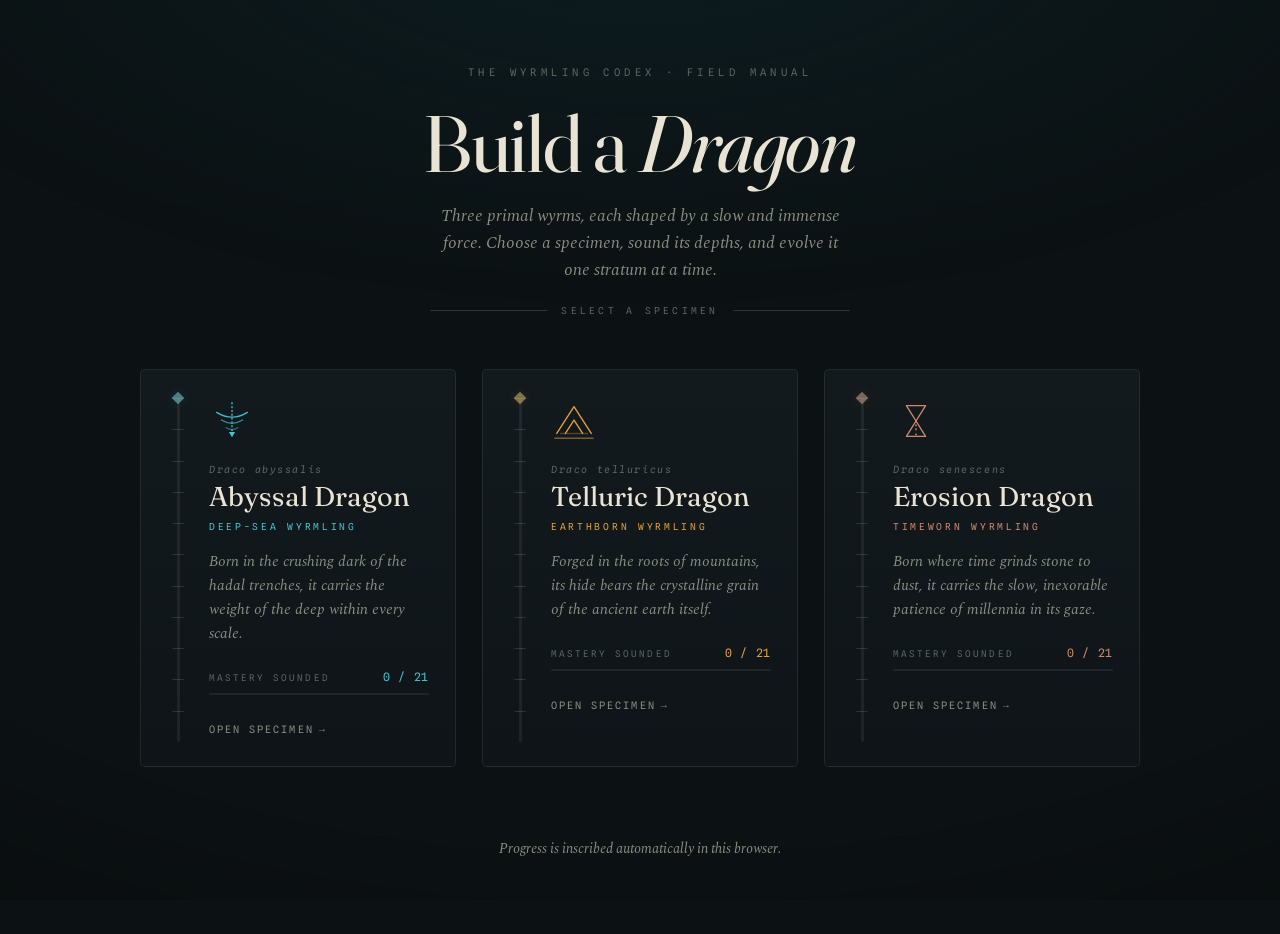
==== commit 5374bbd1: "Last Fixes" ====
--- a/index.html
+++ b/index.html
@@ -108,7 +108,7 @@
   </section>
 
   <footer class="colophon reveal r5">
-    <p>Progress is inscribed automatically in this browser. Use <em>Export Save Code</em> inside any skill tree to carry a specimen to another device.</p>
+    <p>Progress is inscribed automatically in this browser.</p>
   </footer>
 
 </main>
--- a/codex.css
+++ b/codex.css
@@ -404,14 +404,6 @@
 .control-row { display: flex; gap: 10px; justify-content: center; flex-wrap: wrap; margin-top: 16px; }
 .save-indicator { font-family: var(--font-mono); font-size: 0.6rem; letter-spacing: 0.18em; text-transform: uppercase; color: var(--accent); opacity: 0; transition: opacity 0.4s; margin-top: 16px; height: 14px; }
 .save-indicator.show { opacity: 1; }
-
-.code-area { display: none; flex-direction: column; align-items: center; gap: 10px; max-width: 440px; margin: 16px auto 0; }
-.code-area textarea {
-  width: 100%; background: var(--ink-2); border: 1px solid var(--line-strong); border-radius: 5px;
-  color: var(--paper-soft); font-family: var(--font-mono); font-size: 0.78rem; padding: 10px 12px;
-  resize: vertical; outline: none; word-break: break-all;
-}
-.code-area textarea:focus { border-color: var(--accent-line); }
 
 .gh-panel { max-width: 440px; margin: 30px auto 0; text-align: center; }
 .gh-panel > summary {
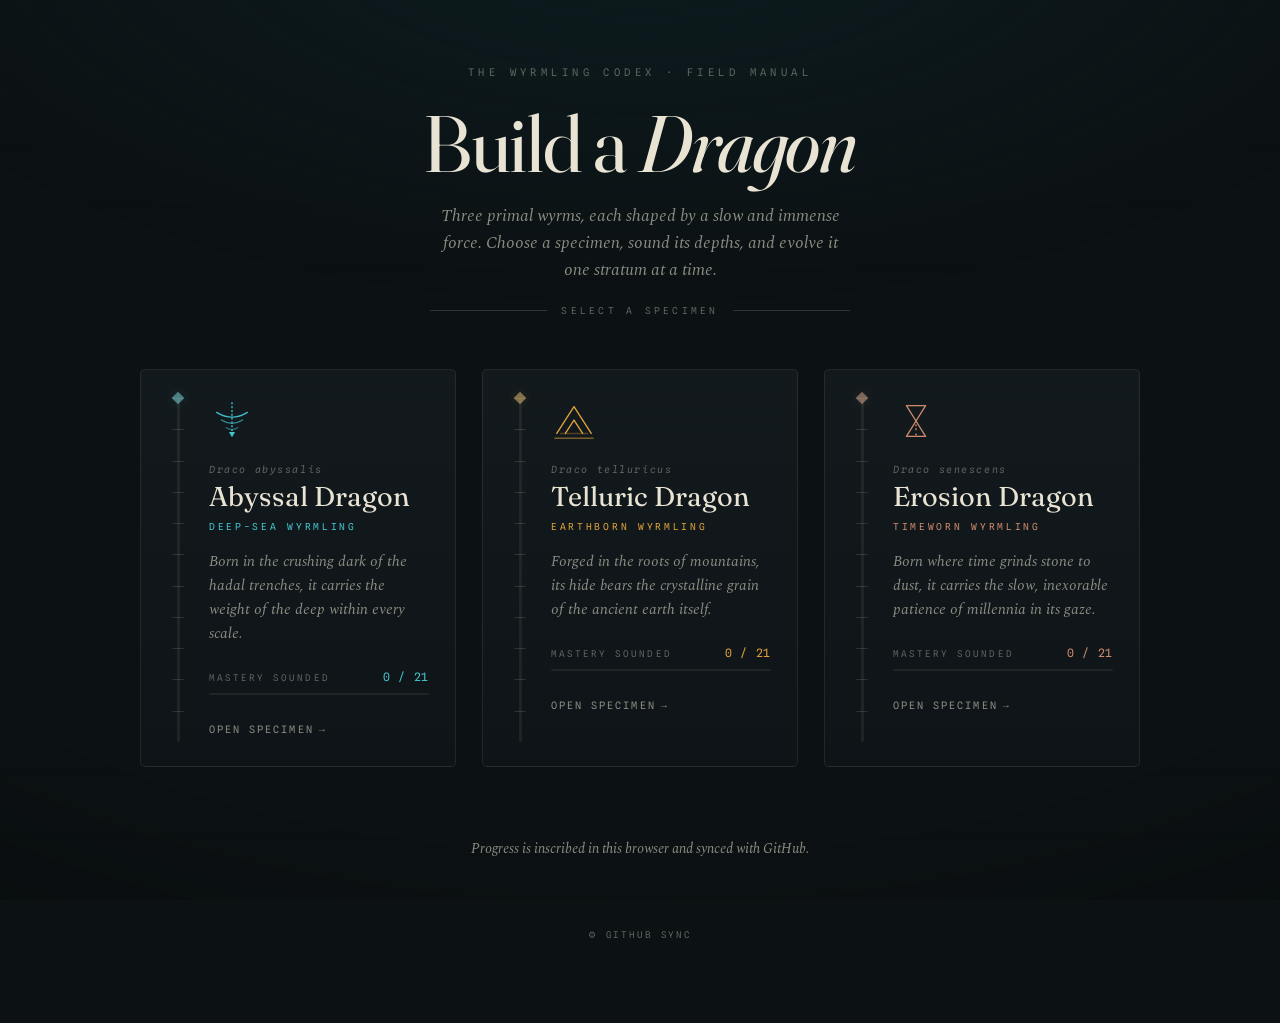
==== commit 76f6a1b1: "update" ====
--- a/index.html
+++ b/index.html
@@ -2,7 +2,7 @@
 <html lang="en">
 <head>
 <meta charset="UTF-8">
-<meta name="viewport" content="width=device-width, initial-scale=1.0">
+<meta name="viewport" content="width=device-width, initial-scale=1.0, viewport-fit=cover">
 <title>The Wyrmling Codex — Build a Dragon</title>
 <link rel="preconnect" href="https://fonts.googleapis.com">
 <link rel="preconnect" href="https://fonts.gstatic.com" crossorigin>
@@ -108,11 +108,36 @@
   </section>
 
   <footer class="colophon reveal r5">
-    <p>Progress is inscribed automatically in this browser.</p>
+    <p>Progress is inscribed in this browser and synced with GitHub.</p>
+    <div class="gh-status" id="ghStatus"></div>
+
+    <details class="gh-panel" id="ghSettings">
+      <summary>⚙ GitHub Sync</summary>
+      <div class="gh-fields">
+        <p class="gh-hint">Credenziali per salvare i progressi nel repository. Il token resta solo in questo browser: conviene generarlo <b>fine-grained</b>, limitato a questo repo, con permesso Contents: Read &amp; Write.</p>
+        <input id="ghOwner" placeholder="GitHub username or org" autocomplete="off" spellcheck="false" />
+        <input id="ghRepo"  placeholder="Repository name" autocomplete="off" spellcheck="false" />
+        <input id="ghToken" type="password" placeholder="Personal access token (Contents: Read &amp; Write)" autocomplete="off" />
+        <button class="btn btn--ghost" id="ghSaveConfig">Salva configurazione</button>
+        <button class="btn btn--ghost" id="ghPairBtn">📱 Aggiungi dispositivo</button>
+      </div>
+
+      <div class="pair" id="ghPair" hidden>
+        <p class="gh-hint">Inquadra il QR dal secondo dispositivo, oppure aprigli il link.
+          <span class="pair-warn">Contiene il token</span>: mandalo solo a chi deve poter
+          modificare questi dragoni.</p>
+        <div class="pair-qr" id="ghPairQR"></div>
+        <div class="pair-link">
+          <input id="ghPairLink" readonly aria-label="Link di configurazione" />
+          <button class="btn btn--ghost" id="ghPairCopy">Copia</button>
+        </div>
+      </div>
+    </details>
   </footer>
 
 </main>
 
+<script src="codex-sync.js"></script>
 <script>
 const TOTAL = 21;
 
@@ -141,8 +166,19 @@
 // Defer to next frame so the fill transition plays as a "sounding".
 requestAnimationFrame(() => requestAnimationFrame(refreshAll));
 
+/* Opening the codex is the moment to find out what the group actually has:
+   read every dragon from GitHub, then re-sound the gauges. */
+Sync.initReadOnly({
+  dragons: ['abyssal', 'telluric', 'erosion'],
+  onLoaded: refreshAll
+});
+
 window.addEventListener('pageshow', e => { if (e.persisted) refreshAll(); });
-document.addEventListener('visibilitychange', () => { if (document.visibilityState === 'visible') refreshAll(); });
+document.addEventListener('visibilitychange', () => {
+  if (document.visibilityState !== 'visible') return;
+  refreshAll();
+  if (Sync.configured()) Sync.fetchAll(['abyssal', 'telluric', 'erosion']).then(refreshAll);
+});
 </script>
 </body>
 </html>
--- a/codex.css
+++ b/codex.css
@@ -31,6 +31,17 @@
 
   --gold:           #d9b26a;   /* capstone seal, shared */
 
+  /* Play-layer semantics — deliberately NOT tied to the dragon accent, so a
+     DC reads as a DC on every specimen. */
+  --hl-dc:          #d9b26a;   /* difficulty classes — gold */
+  --hl-dc-tint:     rgba(217, 178, 106, 0.13);
+  --hl-dc-line:     rgba(217, 178, 106, 0.38);
+  --hl-dmg:         #e8795f;   /* dice & damage — ember */
+  --hl-dmg-tint:    rgba(232, 121, 95, 0.13);
+  --hl-dmg-line:    rgba(232, 121, 95, 0.34);
+  --hl-cond:        #b394e0;   /* conditions — violet */
+  --hl-cond-line:   rgba(179, 148, 224, 0.45);
+
   --font-display: 'Fraunces', Georgia, 'Times New Roman', serif;
   --font-body:    'Spectral', Georgia, serif;
   --font-mono:    'Spline Sans Mono', ui-monospace, 'SFMono-Regular', Menlo, monospace;
@@ -65,7 +76,10 @@
   line-height: 1.6;
   min-height: 100vh;
   position: relative;
+  /* `clip` contains the bleed without making <body> a scroll container, which
+     would stop the sticky mobile topnav from sticking. `hidden` is the fallback. */
   overflow-x: hidden;
+  overflow-x: clip;
   -webkit-font-smoothing: antialiased;
   text-rendering: optimizeLegibility;
 }
@@ -428,9 +442,71 @@
 .save-bar { display: flex; flex-direction: column; align-items: center; gap: 8px; margin: 4px auto 10px; }
 .btn--save { color: var(--accent); border-color: var(--accent-line); background: var(--accent-tint); font-size: 0.74rem; padding: 0.85em 2.1em; }
 .btn--save:hover, .btn--save:focus-visible { background: var(--accent-glow); color: var(--paper); }
-.btn--save.is-dirty { border-color: var(--accent); animation: savePulse 2.2s var(--ease) infinite; }
+.btn--save[disabled] { opacity: 0.5; pointer-events: none; }
 @keyframes savePulse { 0%, 100% { box-shadow: 0 0 8px var(--accent-glow); } 50% { box-shadow: 0 0 20px var(--accent-glow); } }
 .save-bar .gh-status { margin-top: 0; }
+
+/* The unsaved-work bar. Anchored to the bottom because the tree is long and a
+   control at the foot of the page would never be seen mid-descent. */
+.savebar {
+  position: fixed; left: 0; right: 0; bottom: 0; z-index: 60;
+  background: linear-gradient(180deg, rgba(19, 26, 29, 0.94), var(--panel));
+  border-top: 1px solid var(--accent-line);
+  box-shadow: 0 -12px 30px rgba(0, 0, 0, 0.45);
+  backdrop-filter: blur(7px); -webkit-backdrop-filter: blur(7px);
+  padding: 12px 20px calc(12px + env(safe-area-inset-bottom));
+  transform: translateY(calc(100% + 30px));
+  transition: transform 0.42s var(--ease);
+  pointer-events: none;
+}
+.savebar.is-open { transform: none; pointer-events: auto; }
+.savebar-inner {
+  max-width: var(--maxw); margin: 0 auto;
+  display: flex; align-items: center; justify-content: space-between; gap: 16px; flex-wrap: wrap;
+}
+.savebar-count {
+  font-family: var(--font-mono); font-size: 0.62rem; letter-spacing: 0.16em;
+  text-transform: uppercase; color: var(--accent);
+}
+.savebar-count.is-sync { color: var(--paper-dim); }
+.savebar-count.is-err  { color: #e0715a; letter-spacing: 0.08em; }
+.savebar-actions { display: flex; align-items: center; gap: 10px; }
+.savebar .btn--save { animation: savePulse 2.6s var(--ease) infinite; }
+.savebar-undo { font-size: 0.66rem; }
+.savebar-undo[disabled] { opacity: 0.4; pointer-events: none; }
+/* Keep the last stratum reachable while the bar covers the foot of the page. */
+body.has-savebar { padding-bottom: 84px; }
+
+/* ── Device pairing ───────────────────────────────────────────────────────── */
+.pair { margin-top: 16px; display: flex; flex-direction: column; align-items: center; gap: 12px; }
+.pair-qr { line-height: 0; }
+.pair-qr img, .pair-qr canvas {
+  border: 6px solid var(--paper); border-radius: 6px; box-shadow: 0 6px 18px rgba(0, 0, 0, 0.5);
+}
+.pair-link { display: flex; gap: 8px; width: 100%; }
+.pair-link input {
+  flex: 1; min-width: 0;
+  background: var(--ink-2); border: 1px solid var(--line-strong); border-radius: 5px;
+  color: var(--paper-dim); font-family: var(--font-mono); font-size: 0.62rem;
+  padding: 9px 10px; outline: none;
+}
+.pair-warn { color: #e0b45a; font-style: normal; }
+
+/* One hand, one thumb: the action goes full width and the count sits above it. */
+@media (max-width: 620px) {
+  .savebar { padding: 10px 14px calc(10px + env(safe-area-inset-bottom)); }
+  .savebar-inner { flex-direction: column; align-items: stretch; gap: 9px; }
+  .savebar-count { text-align: center; font-size: 0.58rem; }
+  .savebar-actions { justify-content: center; }
+  .savebar-actions .btn--save { flex: 1; }
+  body.has-savebar { padding-bottom: 128px; }
+  .pair-qr img, .pair-qr canvas { width: 168px; height: 168px; }
+}
+
+@media (prefers-reduced-motion: reduce) {
+  .savebar { transition: none; }
+  .savebar .btn--save { animation: none; }
+}
 
 @media (max-width: 760px) {
   .shafts { grid-template-columns: 1fr; max-width: 480px; margin: 0 auto; }
@@ -480,6 +556,28 @@
 .sb-mechanic p { font-size: 0.9rem; line-height: 1.6; color: var(--paper-dim); }
 .sb-mechanic p b { color: var(--paper-soft); }
 
+/* Stack thresholds — read by counting, so the number leads each row. */
+.sb-tiers { list-style: none; display: flex; flex-direction: column; gap: 7px; margin: 10px 0 0; }
+.sb-tiers li { display: flex; align-items: baseline; gap: 10px; }
+.sb-tiers .tier-at {
+  flex: 0 0 auto; min-width: 52px;
+  font-family: var(--font-mono); font-size: 0.6rem; letter-spacing: 0.1em;
+  text-transform: uppercase; color: var(--accent);
+  border: 1px solid var(--accent-line); border-radius: 3px;
+  padding: 2px 6px; text-align: center;
+}
+.sb-tiers .tier-eff { font-size: 0.88rem; line-height: 1.5; color: var(--paper-dim); }
+.sb-tiers .tier-eff b { color: var(--paper-soft); }
+.sb-tiers-foot {
+  margin-top: 10px; padding-top: 9px; border-top: 1px solid var(--accent-line);
+  font-size: 0.85rem !important; font-style: italic;
+}
+
+/* Inside the condition sheet the same list sits on the panel ground. */
+.cond-body .sb-tiers { margin-top: 4px; }
+.cond-body .sb-tiers .tier-eff { color: var(--paper-soft); font-size: 0.92rem; }
+.cond-body .sb-tiers-foot { border-top-color: var(--line); color: var(--paper-dim) !important; }
+
 .plate-head { text-align: center; margin-bottom: 20px; }
 .plate-head .sigil { display: block; width: 44px; height: 44px; margin: 0 auto 12px; color: var(--accent); }
 .plate-head .sigil svg { width: 100%; height: 100%; }
@@ -489,3 +587,369 @@
 .plate-mastery { display: flex; align-items: center; gap: 13px; justify-content: center; margin-bottom: 24px; }
 .plate-mastery .count { font-family: var(--font-mono); font-size: 0.6rem; letter-spacing: 0.14em; text-transform: uppercase; color: var(--muted); white-space: nowrap; }
 .plate-mastery .spec-track { flex: 1; max-width: 240px; height: 3px; }
+
+/* ============================================================================
+   PLAY LAYER — semantic highlighting, quick DCs, tap-to-roll
+   Applied by codex.js to whatever the plate rendered. Nothing here changes
+   game logic; it only makes the numbers findable at the table.
+   ============================================================================ */
+
+/* ── Inline tokens ────────────────────────────────────────────────────────── */
+.hl { font-family: var(--font-mono); font-style: normal; }
+
+.hl-dc {
+  display: inline-block;
+  color: var(--hl-dc);
+  background: var(--hl-dc-tint);
+  border: 1px solid var(--hl-dc-line);
+  border-radius: 3px;
+  padding: 0.05em 0.42em;
+  font-size: 0.84em;
+  letter-spacing: 0.04em;
+  white-space: nowrap;
+  text-transform: uppercase;
+}
+
+.hl-dice, .hl-hit {
+  display: inline-block;
+  color: var(--hl-dmg);
+  background: var(--hl-dmg-tint);
+  border-radius: 3px;
+  padding: 0.05em 0.36em;
+  font-size: 0.87em;
+  font-weight: 500;
+  letter-spacing: 0.02em;
+  white-space: nowrap;
+  box-shadow: inset 0 0 0 1px var(--hl-dmg-line);
+}
+
+/* Fixed damage — same family as the dice, minus the "you can roll me" ring. */
+.hl-flat {
+  display: inline-block;
+  color: var(--hl-dmg);
+  background: var(--hl-dmg-tint);
+  border-radius: 3px;
+  padding: 0.05em 0.36em;
+  font-size: 0.87em;
+  font-weight: 500;
+  white-space: nowrap;
+}
+
+.hl-cond {
+  color: var(--hl-cond);
+  font-family: var(--font-body);
+  font-weight: 600;
+  font-variant: small-caps;
+  letter-spacing: 0.05em;
+  border-bottom: 1px dotted var(--hl-cond-line);
+}
+
+/* A keyword we can explain earns a tap target and says so. Ones with no entry
+   stay marked but inert, so no tap is offered that leads nowhere. */
+.hl-cond.is-known {
+  cursor: pointer;
+  padding: 0.14em 0.34em;
+  margin: 0 -0.1em;
+  border-radius: 3px;
+  background: rgba(179, 148, 224, 0.10);
+  border-bottom: 1px solid var(--hl-cond-line);
+  -webkit-tap-highlight-color: transparent;
+  touch-action: manipulation;
+  transition: background 0.25s var(--ease);
+}
+.hl-cond.is-known:hover, .hl-cond.is-known:focus-visible { background: rgba(179, 148, 224, 0.22); }
+
+/* The stat block wraps most of these in <b>; keep the token's own colour. */
+.sb-ability p b .hl, .sb-mechanic p b .hl, .sb-prop b .hl { color: inherit; }
+
+/* ── Condition sheet ──────────────────────────────────────────────────────── */
+.cond-wrap { position: fixed; inset: 0; z-index: 80; display: flex; align-items: flex-end; justify-content: center; }
+.cond-backdrop {
+  position: absolute; inset: 0;
+  background: rgba(6, 9, 10, 0.66);
+  backdrop-filter: blur(2px); -webkit-backdrop-filter: blur(2px);
+  opacity: 0; transition: opacity 0.3s var(--ease);
+  touch-action: none;                 /* don't scroll the page behind the sheet */
+}
+.cond-wrap.is-open .cond-backdrop { opacity: 1; }
+
+.cond-sheet {
+  position: relative;
+  width: 100%; max-width: 560px;
+  max-height: 82vh;
+  display: flex; flex-direction: column;
+  background: linear-gradient(180deg, var(--raised), var(--panel));
+  border: 1px solid var(--hl-cond-line);
+  border-bottom: none;
+  border-radius: 14px 14px 0 0;
+  box-shadow: 0 -18px 44px rgba(0, 0, 0, 0.6);
+  padding: 8px 20px calc(20px + env(safe-area-inset-bottom));
+  transform: translateY(101%);
+  transition: transform 0.34s var(--ease);
+}
+.cond-wrap.is-open .cond-sheet { transform: none; }
+
+.cond-grip { width: 38px; height: 4px; border-radius: 3px; background: var(--line-strong); margin: 2px auto 12px; }
+.cond-head { display: flex; align-items: flex-start; justify-content: space-between; gap: 14px; }
+.cond-title {
+  font-family: var(--font-display); font-size: 1.24rem; color: var(--hl-cond);
+  font-variant: small-caps; letter-spacing: 0.04em; line-height: 1.15;
+}
+.cond-body {
+  margin-top: 12px; overflow-y: auto; overscroll-behavior: contain;
+  -webkit-overflow-scrolling: touch;
+}
+.cond-list { list-style: none; display: flex; flex-direction: column; gap: 10px; }
+.cond-list li {
+  position: relative; padding-left: 18px;
+  font-family: var(--font-body); font-size: 0.95rem; line-height: 1.55; color: var(--paper-soft);
+}
+.cond-list li::before {
+  content: ''; position: absolute; left: 2px; top: 0.62em;
+  width: 5px; height: 5px; transform: rotate(45deg);
+  background: var(--hl-cond); opacity: 0.75;
+}
+.cond-body > p { font-family: var(--font-body); font-size: 0.95rem; line-height: 1.6; color: var(--paper-soft); }
+.cond-note {
+  margin-top: 12px; padding-top: 12px; border-top: 1px solid var(--line);
+  font-style: italic; color: var(--paper-dim) !important; font-size: 0.88rem !important;
+}
+.cond-src {
+  margin-top: 16px; padding-top: 10px; border-top: 1px solid var(--line);
+  font-family: var(--font-mono); font-size: 0.54rem; letter-spacing: 0.14em;
+  text-transform: uppercase; color: var(--muted);
+}
+
+/* Roomier and centred once there is a pointer and a wider window. */
+@media (min-width: 621px) {
+  .cond-wrap { align-items: center; }
+  .cond-sheet {
+    max-width: 480px; border-radius: 8px; border-bottom: 1px solid var(--hl-cond-line);
+    padding: 18px 24px 22px;
+    transform: translateY(14px) scale(0.98);
+    opacity: 0;
+    transition: transform 0.28s var(--ease), opacity 0.28s var(--ease);
+    box-shadow: 0 24px 60px rgba(0, 0, 0, 0.62);
+  }
+  .cond-wrap.is-open .cond-sheet { transform: none; opacity: 1; }
+  .cond-grip { display: none; }
+}
+
+@media (prefers-reduced-motion: reduce) {
+  .cond-sheet, .cond-backdrop { transition: none; }
+}
+
+/* ── Rollable ability ─────────────────────────────────────────────────────── */
+.sb-ability, .sb-mechanic { position: relative; }
+.sb-ability.is-rollable, .sb-mechanic.is-rollable {
+  cursor: pointer;
+  border-radius: 5px;
+  margin-left: -10px; margin-right: -10px;
+  padding: 8px 34px 8px 10px;
+  transition: background 0.3s var(--ease), box-shadow 0.3s var(--ease);
+  -webkit-tap-highlight-color: transparent;
+}
+.sb-ability.is-rollable::after, .sb-mechanic.is-rollable::after {
+  content: '\2B21';                       /* hexagon — the die at rest */
+  position: absolute; top: 9px; right: 10px;
+  font-size: 0.9rem; line-height: 1;
+  color: var(--hl-dmg); opacity: 0.4;
+  transition: opacity 0.3s, transform 0.3s var(--ease);
+}
+.sb-ability.is-rollable:hover, .sb-mechanic.is-rollable:hover,
+.sb-ability.is-rollable:focus-visible, .sb-mechanic.is-rollable:focus-visible {
+  background: rgba(232, 121, 95, 0.06);
+  box-shadow: inset 2px 0 0 var(--hl-dmg-line);
+}
+.sb-ability.is-rollable:hover::after, .sb-mechanic.is-rollable:hover::after {
+  opacity: 1; transform: rotate(30deg);
+}
+.sb-ability.is-rollable:active, .sb-mechanic.is-rollable:active { background: rgba(232, 121, 95, 0.1); }
+.sb-ability.has-roll::after, .sb-mechanic.has-roll::after { opacity: 1; }
+
+/* ── Roll result panel ────────────────────────────────────────────────────── */
+.roll {
+  margin-top: 11px;
+  border: 1px solid var(--hl-dmg-line);
+  border-radius: 5px;
+  background: linear-gradient(180deg, rgba(232,121,95,0.08), rgba(0,0,0,0.22));
+  overflow: hidden;
+  cursor: default;
+}
+.roll.is-rolling { animation: rollIn 0.32s var(--ease); }
+@keyframes rollIn { from { opacity: 0; transform: translateY(-5px); } to { opacity: 1; transform: none; } }
+
+.roll-head {
+  display: flex; align-items: center; justify-content: space-between; gap: 10px;
+  padding: 7px 8px 7px 11px;
+  border-bottom: 1px solid rgba(232,121,95,0.18);
+}
+.roll-title {
+  font-family: var(--font-mono); font-size: 0.6rem; letter-spacing: 0.2em;
+  text-transform: uppercase; color: var(--hl-dmg);
+  overflow: hidden; text-overflow: ellipsis; white-space: nowrap;
+}
+.roll-actions { display: flex; gap: 2px; flex-shrink: 0; }
+.roll-btn {
+  width: 30px; height: 30px; display: grid; place-items: center;
+  background: transparent; border: none; border-radius: 4px;
+  color: var(--paper-dim); font-size: 0.9rem; cursor: pointer;
+  transition: color 0.25s, background 0.25s;
+  -webkit-tap-highlight-color: transparent;
+}
+.roll-btn:hover, .roll-btn:focus-visible { color: var(--hl-dmg); background: rgba(232,121,95,0.12); }
+
+.roll-dcs { display: flex; flex-wrap: wrap; gap: 6px; padding: 8px 11px 0; }
+.roll-dc {
+  font-family: var(--font-mono); font-size: 0.62rem; letter-spacing: 0.08em;
+  text-transform: uppercase; color: var(--hl-dc);
+  border: 1px solid var(--hl-dc-line); background: var(--hl-dc-tint);
+  border-radius: 3px; padding: 3px 7px;
+}
+
+.roll-rows { padding: 8px 11px 10px; display: flex; flex-direction: column; gap: 7px; }
+.roll-row {
+  display: grid;
+  grid-template-columns: 5.2em 1fr auto;
+  align-items: center; gap: 9px;
+}
+.roll-k {
+  font-family: var(--font-mono); font-size: 0.56rem; letter-spacing: 0.16em;
+  text-transform: uppercase; color: var(--muted);
+}
+.roll-dice { display: flex; flex-wrap: wrap; align-items: center; gap: 4px; min-width: 0; }
+.roll-die {
+  font-family: var(--font-mono); font-style: normal; font-size: 0.76rem;
+  min-width: 1.85em; padding: 2px 4px; text-align: center;
+  color: var(--paper); background: rgba(233,228,214,0.07);
+  border: 1px solid var(--line-strong); border-radius: 3px;
+}
+.roll-die.is-max { color: var(--hl-dmg); border-color: var(--hl-dmg-line); background: var(--hl-dmg-tint); }
+.roll-die.is-min { color: var(--muted); }
+.roll-mod { font-family: var(--font-mono); font-size: 0.72rem; color: var(--paper-dim); margin-left: 2px; }
+.roll-fixed {
+  font-family: var(--font-mono); font-size: 0.54rem; letter-spacing: 0.2em;
+  text-transform: uppercase; color: var(--muted);
+}
+.roll-row.is-flat .roll-total { color: var(--paper-soft); }
+.roll-total {
+  font-family: var(--font-display); font-size: 1.32rem; line-height: 1;
+  color: var(--paper); justify-self: end;
+}
+.roll-row.is-crit .roll-total { color: var(--hl-dmg); text-shadow: 0 0 14px rgba(232,121,95,0.5); }
+.roll-row.is-fumble .roll-total { color: var(--muted); }
+.roll-note {
+  grid-column: 2 / -1;
+  font-family: var(--font-mono); font-size: 0.54rem; letter-spacing: 0.2em;
+  text-transform: uppercase; color: var(--hl-dmg); margin-top: -3px;
+}
+.roll-row.is-fumble .roll-note { color: var(--muted); }
+
+/* The dice a critical added, so the doubling is legible and not just a bigger total. */
+.roll-die.is-extra { border-style: dashed; border-color: var(--hl-dmg-line); color: var(--hl-dmg); }
+
+/* A natural 1 misses: the damage stays readable but is plainly struck out. */
+.roll-row.is-miss { opacity: 0.42; }
+.roll-row.is-miss .roll-total { text-decoration: line-through; color: var(--muted); }
+.roll-row.is-miss .roll-die { border-style: dashed; }
+
+/* Outcome, stated once at the top where it is looked for first. */
+.roll-flag {
+  margin-left: 0.7em; padding: 2px 6px; border-radius: 3px;
+  font-size: 0.92em; letter-spacing: 0.14em;
+}
+.roll-flag.is-crit { color: var(--hl-dmg); border: 1px solid var(--hl-dmg-line); background: var(--hl-dmg-tint); }
+.roll-flag.is-miss { color: var(--muted); border: 1px solid var(--line-strong); }
+/* The flag must never be the thing that gets truncated — only the name is. */
+.roll-title { display: flex; align-items: center; min-width: 0; overflow: visible; }
+.roll-title-txt { overflow: hidden; text-overflow: ellipsis; white-space: nowrap; min-width: 0; }
+.roll-flag { flex-shrink: 0; }
+
+@media (prefers-reduced-motion: reduce) {
+  .roll.is-rolling { animation: none; }
+  .sb-ability.is-rollable::after, .sb-mechanic.is-rollable::after { transition: none; }
+}
+
+/* ============================================================================
+   MOBILE — the codex in one hand
+   ============================================================================ */
+
+/* Sub-page nav stays reachable through a long stat block. */
+@media (max-width: 760px) {
+  .topnav {
+    position: sticky; top: 0; z-index: 30;
+    margin: calc(-1 * clamp(28px, 5vw, 64px)) calc(-1 * clamp(18px, 4vw, 40px)) 20px;
+    padding: 10px clamp(18px, 4vw, 40px);
+    padding-top: calc(10px + env(safe-area-inset-top));
+    background: rgba(12, 17, 19, 0.88);
+    -webkit-backdrop-filter: blur(10px);
+    backdrop-filter: blur(10px);
+    border-bottom: 1px solid var(--line);
+  }
+}
+
+@media (max-width: 620px) {
+  body { font-size: 16px; }
+
+  .shell { padding-bottom: calc(56px + env(safe-area-inset-bottom)); }
+
+  /* Six ability cells never fit; three by two do. */
+  .sb-scores { grid-template-columns: repeat(3, 1fr); gap: 6px; }
+  .sb-score-v { font-size: 1.35rem; }
+
+  .plate { border-radius: 6px; box-shadow: 0 10px 28px rgba(0,0,0,0.45); }
+  .plate-inner { padding: 20px 16px; }
+  .sb-name { font-size: 1.42rem; }
+  .sb-basics p, .sb-prop { font-size: 0.9rem; line-height: 1.65; }
+  .sb-ability p, .sb-mechanic p { font-size: 0.88rem; }
+
+  .plate-mastery { gap: 10px; }
+
+  /* Full-bleed tap zone for rollable entries. */
+  .sb-ability.is-rollable, .sb-mechanic.is-rollable {
+    margin-left: -8px; margin-right: -8px;
+    padding: 10px 32px 10px 8px;
+    min-height: 44px;
+  }
+  .sb-ability.is-rollable::after, .sb-mechanic.is-rollable::after { opacity: 0.75; }
+
+  .roll-row { grid-template-columns: 4.6em 1fr auto; gap: 7px; }
+  .roll-total { font-size: 1.2rem; }
+
+  /* Comfortable targets everywhere. */
+  .btn { min-height: 44px; padding: 0.75em 1.15em; font-size: 0.64rem; }
+  .topnav { gap: 8px; }
+
+  /* Skill tree */
+  .tier { grid-template-columns: 20px 1fr; gap: 10px; }
+  .tier-card { padding: 13px 12px; }
+  .tier.available .tier-card, .tier.unlocked .tier-card { min-height: 44px; }
+  .tier.stat .tier-card { min-height: 40px; }
+  .shaft-body { padding: 16px 10px 12px; }
+  .instrument-foot { gap: 8px 16px; padding: 11px 14px; }
+  .legend { gap: 12px; }
+  .fieldnote { padding: 14px 16px; }
+
+  /* 16px keeps iOS from zooming the viewport on focus. */
+  .gh-fields input { font-size: 16px; padding: 11px 12px; }
+  .gh-panel { max-width: 100%; }
+}
+
+@media (max-width: 400px) {
+  .abilities { grid-template-columns: repeat(2, 1fr); }
+  .ability:nth-child(3) { border-right: 1px solid var(--line); }
+  .ability:nth-child(2n) { border-right: none; }
+  .ability:nth-child(n+3) { border-top: 1px solid var(--line); }
+  .roll-row { grid-template-columns: 1fr auto; }
+  .roll-k { grid-column: 1 / -1; margin-bottom: -4px; }
+}
+
+/* The skill-tree tooltip tracks the cursor — meaningless without one, and the
+   rule text is already printed on the card. */
+@media (hover: none) {
+  .tooltip { display: none !important; }
+  .sb-ability.is-rollable:hover, .sb-mechanic.is-rollable:hover {
+    background: transparent; box-shadow: none;
+  }
+  .sb-ability.is-rollable:hover::after, .sb-mechanic.is-rollable:hover::after { transform: none; }
+}
